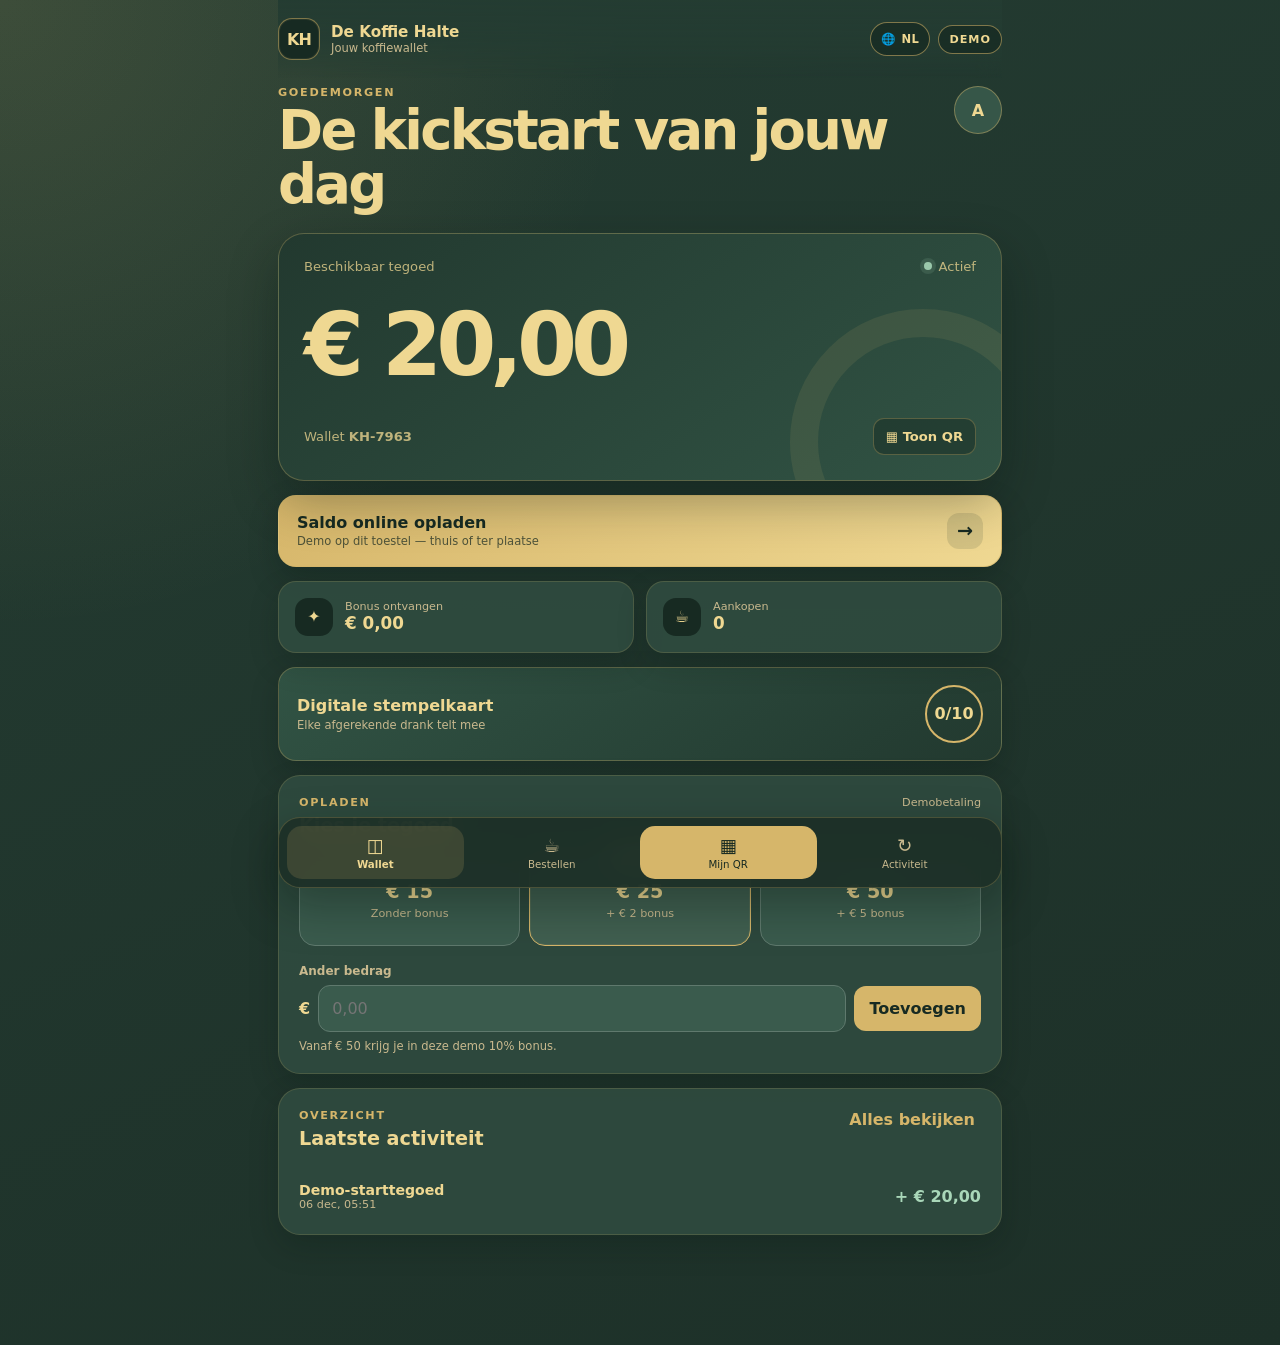
==== kickstart.html @ 5a4da401 "Voeg cachevrije Koffiewallet-pagina toe" ====
<!doctype html>
<html lang="nl">
<head>
  <meta charset="utf-8">
  <meta name="viewport" content="width=device-width,initial-scale=1,viewport-fit=cover">
  <meta http-equiv="Cache-Control" content="no-cache, no-store, must-revalidate">
  <meta http-equiv="Pragma" content="no-cache">
  <meta http-equiv="Expires" content="0">
  <meta name="theme-color" content="#294238">
  <meta name="description" content="Mobiele De Koffie Halte-wallet demo">
  <title>De Koffie Halte Wallet</title>
  <link rel="stylesheet" href="style.css?v=20260626-2">
  <link rel="stylesheet" href="theme.css?v=20260626-2">
  <link rel="stylesheet" href="online-topup.css?v=20260626-2">
  <link rel="stylesheet" href="language.css?v=20260626-2">
  <link rel="stylesheet" href="loyalty.css?v=20260626-2">
</head>
<body>
  <div class="app">
    <header class="topbar">
      <a class="brand" href="#wallet" data-go="wallet"><span class="logo">KH</span><span><b>De Koffie Halte</b><small data-i18n="brandSubtitle">Jouw koffiewallet</small></span></a>
      <div class="topbar-actions">
        <div class="language-switcher">
          <button type="button" class="language-button" id="language-button" aria-haspopup="true" aria-expanded="false"><span aria-hidden="true">🌐</span><span id="language-current">NL</span></button>
          <div class="language-menu" id="language-menu" role="menu">
            <button type="button" data-language="nl" role="menuitemradio">Nederlands</button>
            <button type="button" data-language="fr" role="menuitemradio">Français</button>
            <button type="button" data-language="en" role="menuitemradio">English</button>
            <button type="button" data-language="es" role="menuitemradio">Español</button>
          </div>
        </div>
        <span class="demo" data-i18n="demo">Demo</span>
      </div>
    </header>

    <main>
      <section class="screen active" id="wallet" data-screen="wallet">
        <div class="title-row"><div><p class="eyebrow" data-i18n="greeting">GOEDEMORGEN</p><h1 id="brand-slogan">De kickstart van jouw dag</h1></div><button class="avatar" data-go="qr" data-i18n-aria="openQr" aria-label="Open QR-code">A</button></div>

        <article class="wallet-card">
          <div class="card-top"><span data-i18n="availableBalance">Beschikbaar tegoed</span><span class="status"><i></i> <span data-i18n="active">Actief</span></span></div>
          <p class="balance" id="balance">€ 0,00</p>
          <div class="card-bottom"><span><span data-i18n="wallet">Wallet</span> <b id="wallet-short-id">KH-0000</b></span><button data-go="qr">▦ <span data-i18n="showQr">Toon QR</span></button></div>
        </article>

        <div class="stats">
          <article><span>✦</span><div><small data-i18n="bonusReceived">Bonus ontvangen</small><b id="bonus-total">€ 0,00</b></div></article>
          <article><span>☕</span><div><small data-i18n="purchases">Aankopen</small><b id="purchase-count">0</b></div></article>
        </div>

        <section class="panel">
          <div class="section-head"><div><p class="eyebrow" data-i18n="topup">OPLADEN</p><h2 data-i18n="chooseCredit">Kies je tegoed</h2></div><small data-i18n="demoPayment">Demobetaling</small></div>
          <div class="topups">
            <button data-topup="15" data-bonus="0"><b>€ 15</b><span data-i18n="noBonus">Zonder bonus</span></button>
            <button class="featured" data-topup="25" data-bonus="2"><em data-i18n="popular">Populair</em><b>€ 25</b><span>+ € 2 bonus</span></button>
            <button data-topup="50" data-bonus="5"><b>€ 50</b><span>+ € 5 bonus</span></button>
          </div>
          <form id="custom-topup-form" class="custom-topup">
            <label for="custom-topup" data-i18n="otherAmount">Ander bedrag</label>
            <div><span>€</span><input id="custom-topup" type="number" min="5" max="250" step=".01" placeholder="0,00" required><button data-i18n="add">Toevoegen</button></div>
            <small data-i18n="bonusRule">Vanaf € 50 krijg je in deze demo 10% bonus.</small>
          </form>
        </section>

        <section class="panel compact">
          <div class="section-head"><div><p class="eyebrow" data-i18n="overview">OVERZICHT</p><h2 data-i18n="recentActivity">Laatste activiteit</h2></div><button class="link" data-go="activity" data-i18n="viewAll">Alles bekijken</button></div>
          <ul class="transactions" id="recent-transactions"></ul>
        </section>
      </section>

      <section class="screen" id="order" data-screen="order" hidden>
        <div class="title-row"><div><p class="eyebrow" data-i18n="order">BESTELLEN</p><h1 data-i18n="whatWouldYouLike">Wat mag het zijn?</h1><p data-i18n="chooseFavorites">Kies je favorieten en betaal uit je wallet.</p></div><div class="mini-balance"><small data-i18n="credit">Tegoed</small><b id="order-balance">€ 0,00</b></div></div>
        <div class="tabs"><button class="active" data-category="all" data-i18n="all">Alles</button><button data-category="coffee" data-i18n="coffee">Koffie</button><button data-category="other" data-i18n="other">Anders</button><button data-category="food" data-i18n="food">Iets erbij</button></div>
        <div class="products" id="product-grid"></div>
        <aside class="cart">
          <div class="section-head"><div><p class="eyebrow" data-i18n="yourOrder">JOUW BESTELLING</p><h2 data-i18n="cart">Winkelmandje</h2></div><button class="link" id="clear-cart" data-i18n="clear">Leegmaken</button></div>
          <div id="cart-items"></div>
          <div class="cart-total"><span data-i18n="total">Totaal</span><b id="cart-total">€ 0,00</b></div>
          <button class="pay" id="pay-cart" disabled data-i18n="payWallet">Betaal uit wallet</button>
          <p id="cart-note" data-i18n="addProductFirst">Voeg eerst een product toe.</p>
        </aside>
      </section>

      <section class="screen" id="qr" data-screen="qr" hidden>
        <div class="title-row"><div><p class="eyebrow" data-i18n="myWallet">MIJN WALLET</p><h1 data-i18n="scanQr">Laat je QR-code scannen</h1><p data-i18n="qrExplanation">De kassa herkent hiermee je demo-wallet.</p></div></div>
        <article class="qr-card">
          <div class="qr-brand"><span class="logo">KH</span><div><b>De Koffie Halte</b><small data-i18n="personalWalletCode">Persoonlijke walletcode</small></div></div>
          <img id="qr-code" alt="Persoonlijke QR-code" width="220" height="220">
          <b class="wallet-id" id="wallet-id">DKH-DEMO-0000</b>
          <p data-i18n="noRealPayment">Deze demo verwerkt geen echte betaling.</p>
        </article>
        <div class="qr-balance"><span data-i18n="availableAfterScan">Beschikbaar na scan</span><b id="qr-balance">€ 0,00</b></div>
        <button class="outline" id="copy-wallet-id" data-i18n="copyWallet">Kopieer walletnummer</button>
      </section>

      <section class="screen" id="activity" data-screen="activity" hidden>
        <div class="title-row"><div><p class="eyebrow" data-i18n="history">GESCHIEDENIS</p><h1 data-i18n="allTransactions">Alle transacties</h1><p data-i18n="storedBrowser">Alleen opgeslagen in deze browser.</p></div><button class="danger" id="reset-demo" data-i18n="resetDemo">Reset demo</button></div>
        <section class="panel compact"><ul class="transactions" id="transaction-list"></ul></section>
      </section>
    </main>

    <nav class="bottom-nav" aria-label="Hoofdnavigatie">
      <button class="active" data-go="wallet"><span>◫</span><small data-i18n="navWallet">Wallet</small></button>
      <button data-go="order"><span>☕</span><small data-i18n="navOrder">Bestellen</small></button>
      <button class="qr-nav" data-go="qr"><span>▦</span><small data-i18n="navQr">Mijn QR</small></button>
      <button data-go="activity"><span>↻</span><small data-i18n="navActivity">Activiteit</small></button>
    </nav>
    <div class="toast" id="toast" role="status" aria-live="polite"></div>
  </div>
  <script src="i18n.js?v=20260626-2"></script>
  <script src="language-menu.js?v=20260626-2"></script>
  <script src="slogan.js?v=20260626-2"></script>
  <script src="app.js?v=20260626-2"></script>
  <script src="online-topup.js?v=20260626-2"></script>
  <script src="loyalty.js?v=20260626-2"></script>
  <script>
    (() => {
      const slogans = {nl:'De kickstart van jouw dag',fr:'Le coup d’envoi de votre journée',en:'The kickstart to your day',es:'El impulso para empezar tu día'};
      const set = () => {
        const heading = document.getElementById('brand-slogan');
        const lang = window.KH_I18N?.getLanguage?.() || 'nl';
        if (heading) heading.textContent = slogans[lang] || slogans.nl;
      };
      set();
      document.addEventListener('kh-language-change', set);
      new MutationObserver(set).observe(document.body,{subtree:true,childList:true,characterData:true});
    })();
  </script>
</body>
</html>
---- style.css ----
:root{--ink:#251a15;--muted:#766c66;--paper:#f4eee7;--panel:#fffdfa;--coffee:#6f3f24;--dark:#25150f;--orange:#d88734;--line:#e5d9ce;--green:#2f7b59;--red:#aa4038;--shadow:0 18px 45px rgba(65,38,24,.12)}*{box-sizing:border-box}html{scroll-behavior:smooth}body{margin:0;min-height:100vh;font-family:Inter,ui-sans-serif,system-ui,-apple-system,BlinkMacSystemFont,"Segoe UI",sans-serif;color:var(--ink);background:radial-gradient(circle at top left,rgba(216,135,52,.2),transparent 35%),linear-gradient(150deg,#faf6f1,#eee2d5)}button,input{font:inherit}button{cursor:pointer}.app{width:min(760px,100%);min-height:100vh;margin:auto;padding:0 18px 110px}.topbar{position:sticky;top:0;z-index:20;display:flex;align-items:center;justify-content:space-between;padding:18px 0;background:linear-gradient(to bottom,rgba(250,246,241,.96),rgba(250,246,241,.8),transparent);backdrop-filter:blur(10px)}.brand{display:flex;align-items:center;gap:11px;color:inherit;text-decoration:none}.brand span:last-child,.qr-brand div{display:grid}.brand b,.qr-brand b{font-size:.95rem}.brand small,.qr-brand small{color:var(--muted);font-size:.72rem}.logo{display:grid;width:42px;height:42px;place-items:center;border-radius:14px;background:var(--dark);color:#fff;font-weight:900;letter-spacing:-.06em}.demo{padding:7px 10px;border:1px solid #d7c7ba;border-radius:999px;background:rgba(255,255,255,.7);font-size:.7rem;font-weight:800;text-transform:uppercase;letter-spacing:.09em}.screen{animation:fade .2s ease}.screen[hidden]{display:none}.title-row{display:flex;align-items:flex-start;justify-content:space-between;gap:18px;margin:8px 0 20px}.eyebrow{margin:0 0 5px;color:var(--coffee);font-size:.7rem;font-weight:900;letter-spacing:.15em}.title-row h1,.section-head h2{margin:0}.title-row h1{font-size:clamp(2rem,8vw,3.4rem);line-height:1;letter-spacing:-.05em}.title-row p:last-child{margin:8px 0 0;color:var(--muted);line-height:1.45}.avatar{display:grid;flex:0 0 auto;width:48px;height:48px;place-items:center;border:0;border-radius:50%;background:#ead6c3;color:var(--coffee);font-weight:900}.wallet-card{position:relative;overflow:hidden;padding:25px;border-radius:26px;background:linear-gradient(135deg,var(--dark),var(--coffee));color:#fff;box-shadow:var(--shadow)}.wallet-card:after{content:"";position:absolute;right:-55px;bottom:-95px;width:210px;height:210px;border:28px solid rgba(255,255,255,.08);border-radius:50%}.card-top,.card-bottom{position:relative;z-index:1;display:flex;align-items:center;justify-content:space-between;gap:15px}.card-top{color:rgba(255,255,255,.72);font-size:.82rem}.status{display:flex;align-items:center;gap:7px}.status i{width:8px;height:8px;border-radius:50%;background:#88e0b8;box-shadow:0 0 0 4px rgba(136,224,184,.13)}.balance{position:relative;z-index:1;margin:21px 0 23px;font-size:clamp(3rem,13vw,5.4rem);font-weight:900;letter-spacing:-.07em}.card-bottom{font-size:.82rem;color:rgba(255,255,255,.74)}.card-bottom button{border:0;border-radius:11px;padding:10px 12px;background:rgba(255,255,255,.14);color:#fff;font-weight:800}.stats{display:grid;grid-template-columns:1fr 1fr;gap:12px;margin:14px 0}.stats article{display:flex;align-items:center;gap:12px;padding:16px;border:1px solid rgba(111,63,36,.08);border-radius:18px;background:rgba(255,253,250,.88);box-shadow:0 10px 24px rgba(65,38,24,.06)}.stats article>span{display:grid;width:38px;height:38px;place-items:center;border-radius:13px;background:#f0dfce}.stats article div{display:grid}.stats small{color:var(--muted);font-size:.7rem}.stats b{font-size:1.05rem}.panel,.cart{margin-top:14px;padding:20px;border:1px solid rgba(111,63,36,.09);border-radius:22px;background:rgba(255,253,250,.92);box-shadow:0 12px 30px rgba(65,38,24,.07)}.compact{padding-bottom:8px}.section-head{display:flex;align-items:flex-start;justify-content:space-between;gap:15px;margin-bottom:17px}.section-head h2{font-size:1.2rem}.section-head>small{color:var(--muted);font-size:.7rem}.topups{display:grid;grid-template-columns:repeat(3,1fr);gap:9px}.topups button{position:relative;display:grid;gap:4px;min-height:92px;place-content:center;border:1px solid var(--line);border-radius:16px;background:#fff;color:var(--ink)}.topups button b{font-size:1.2rem}.topups button span{color:var(--muted);font-size:.7rem}.topups button.featured{border-color:var(--orange);background:#fff7ee}.topups em{position:absolute;top:-9px;left:50%;transform:translateX(-50%);padding:4px 8px;border-radius:999px;background:var(--orange);color:#fff;font-size:.62rem;font-style:normal;font-weight:900}.custom-topup{display:grid;gap:7px;margin-top:18px}.custom-topup label{color:var(--muted);font-size:.75rem;font-weight:800}.custom-topup>div{display:grid;grid-template-columns:auto 1fr auto;align-items:center;gap:8px}.custom-topup>div>span{font-weight:900}.custom-topup input{min-width:0;width:100%;padding:13px;border:1px solid var(--line);border-radius:12px;background:#fff;outline:none}.custom-topup input:focus{border-color:var(--orange);box-shadow:0 0 0 4px rgba(216,135,52,.12)}.custom-topup button,.pay,.outline{border:0;border-radius:12px;padding:13px 15px;background:var(--coffee);color:#fff;font-weight:850}.custom-topup>small,.cart>p{color:var(--muted);font-size:.72rem}.link,.danger{border:0;background:transparent;font-weight:800}.link{color:var(--coffee)}.danger{color:var(--red)}.transactions{margin:0;padding:0;list-style:none}.transaction{display:flex;align-items:center;justify-content:space-between;gap:15px;padding:15px 0;border-bottom:1px solid var(--line)}.transaction:last-child{border-bottom:0}.transaction-copy{min-width:0;display:grid}.transaction-copy b{overflow:hidden;text-overflow:ellipsis;white-space:nowrap;font-size:.88rem}.transaction-copy small{color:var(--muted);font-size:.7rem}.transaction-amount{flex:0 0 auto;font-weight:900}.positive{color:var(--green)}.negative{color:var(--red)}.empty{padding:16px 0;color:var(--muted);text-align:center;font-size:.82rem}.mini-balance{display:grid;flex:0 0 auto;padding:10px 12px;border-radius:14px;background:var(--dark);color:#fff}.mini-balance small{font-size:.65rem;color:rgba(255,255,255,.65)}.tabs{display:flex;gap:8px;overflow:auto;padding-bottom:4px}.tabs button{flex:0 0 auto;border:1px solid var(--line);border-radius:999px;padding:9px 13px;background:#fff;color:var(--muted);font-weight:800}.tabs button.active{border-color:var(--coffee);background:var(--coffee);color:#fff}.products{display:grid;grid-template-columns:repeat(2,1fr);gap:12px;margin-top:16px}.product{display:grid;gap:10px;padding:16px;border:1px solid rgba(111,63,36,.08);border-radius:19px;background:#fff;box-shadow:0 9px 22px rgba(65,38,24,.06)}.product-icon{display:grid;width:45px;height:45px;place-items:center;border-radius:15px;background:#f1e2d3;font-size:1.35rem}.product h3{margin:0;font-size:1rem}.product p{margin:0;color:var(--muted);font-size:.72rem;line-height:1.35}.product-bottom{display:flex;align-items:center;justify-content:space-between;gap:8px}.product-bottom b{font-size:.95rem}.product-bottom button{display:grid;width:34px;height:34px;place-items:center;border:0;border-radius:11px;background:var(--dark);color:#fff;font-size:1.2rem}.cart{margin-bottom:10px}.cart-item{display:flex;align-items:center;justify-content:space-between;gap:12px;padding:11px 0;border-bottom:1px solid var(--line)}.cart-item>div:first-child{display:grid}.cart-item small{color:var(--muted)}.qty{display:flex;align-items:center;gap:8px}.qty button{display:grid;width:28px;height:28px;place-items:center;border:1px solid var(--line);border-radius:9px;background:#fff}.cart-total{display:flex;justify-content:space-between;padding:16px 0;font-size:1.05rem}.pay{width:100%;background:var(--dark)}.pay:disabled{cursor:not-allowed;opacity:.38}.qr-card{display:grid;justify-items:center;padding:25px;border-radius:26px;background:#fff;box-shadow:var(--shadow);text-align:center}.qr-brand{justify-self:stretch;display:flex;align-items:center;gap:10px;text-align:left}.qr-card img{margin:25px 0 17px;padding:10px;border:1px solid var(--line);border-radius:18px;background:#fff;image-rendering:pixelated}.wallet-id{letter-spacing:.09em}.qr-card p{max-width:330px;margin:9px 0 0;color:var(--muted);font-size:.78rem}.qr-balance{display:flex;align-items:center;justify-content:space-between;margin:14px 0;padding:18px;border-radius:18px;background:var(--dark);color:#fff}.outline{width:100%;border:1px solid var(--coffee);background:transparent;color:var(--coffee)}.bottom-nav{position:fixed;z-index:30;left:50%;bottom:12px;display:grid;grid-template-columns:repeat(4,1fr);width:min(724px,calc(100% - 24px));transform:translateX(-50%);padding:8px;border:1px solid rgba(111,63,36,.11);border-radius:22px;background:rgba(255,253,250,.94);box-shadow:0 15px 40px rgba(44,25,15,.18);backdrop-filter:blur(14px)}.bottom-nav button{display:grid;gap:2px;place-items:center;border:0;border-radius:15px;padding:9px 4px;background:transparent;color:var(--muted)}.bottom-nav button span{font-size:1.15rem}.bottom-nav button small{font-size:.64rem}.bottom-nav button.active{background:#efe1d4;color:var(--coffee);font-weight:900}.bottom-nav .qr-nav{background:var(--dark);color:#fff}.toast{position:fixed;z-index:50;left:50%;bottom:102px;max-width:calc(100% - 36px);transform:translate(-50%,20px);padding:12px 16px;border-radius:13px;background:var(--dark);color:#fff;box-shadow:var(--shadow);opacity:0;pointer-events:none;transition:.2s}.toast.show{transform:translate(-50%,0);opacity:1}@keyframes fade{from{opacity:0;transform:translateY(5px)}to{opacity:1;transform:none}}@media(max-width:520px){.app{padding-left:12px;padding-right:12px}.topups{grid-template-columns:1fr}.topups button{min-height:72px}.products{grid-template-columns:1fr}.title-row{align-items:flex-start}.title-row h1{font-size:2.35rem}.wallet-card,.panel,.cart{padding:18px}.stats article{padding:13px}.custom-topup>div{grid-template-columns:auto 1fr}.custom-topup button{grid-column:1/-1}.mini-balance{display:none}}
---- theme.css ----
:root{
  --mat-green:#294238;
  --mat-green-deep:#172a22;
  --mat-green-soft:#365648;
  --mat-green-light:#45695a;
  --gold:#d6b66a;
  --gold-light:#efd892;
  --cream:#f3ead4;
  --muted-gold:#c9b98e;
  --green-line:#5f796d;
}

body{
  color:var(--cream);
  background:
    radial-gradient(circle at top left,rgba(214,182,106,.14),transparent 34%),
    linear-gradient(155deg,#243c32 0%,#1d3028 100%);
}

.topbar{
  background:linear-gradient(to bottom,rgba(36,60,50,.97),rgba(36,60,50,.86),transparent);
}

.brand,
.brand b,
.title-row h1,
.section-head h2,
.balance,
.stats b,
.product h3,
.product-bottom b,
.cart-total b,
.wallet-id,
.qr-balance b,
.mini-balance b,
.transaction-copy b{
  color:var(--gold-light);
}

.brand small,
.qr-brand small,
.title-row p:last-child,
.stats small,
.section-head>small,
.custom-topup label,
.custom-topup>small,
.cart>p,
.transaction-copy small,
.product p,
.cart-item small,
.qr-card p,
.empty{
  color:var(--muted-gold);
}

.logo{
  border:1px solid rgba(214,182,106,.55);
  background:var(--mat-green-deep);
  color:var(--gold-light);
  box-shadow:inset 0 0 0 1px rgba(239,216,146,.08);
}

.demo{
  border-color:rgba(214,182,106,.55);
  background:rgba(23,42,34,.72);
  color:var(--gold-light);
}

.eyebrow,
.link,
.outline{
  color:var(--gold);
}

.avatar{
  border:1px solid rgba(214,182,106,.45);
  background:var(--mat-green-soft);
  color:var(--gold-light);
}

.wallet-card{
  background:linear-gradient(145deg,#22392f 0%,#315344 100%);
  border:1px solid rgba(214,182,106,.3);
  box-shadow:0 20px 50px rgba(6,19,14,.32);
}

.wallet-card:after{
  border-color:rgba(214,182,106,.10);
}

.card-top,
.card-bottom{
  color:rgba(239,216,146,.76);
}

.card-bottom button{
  border:1px solid rgba(214,182,106,.3);
  background:rgba(23,42,34,.46);
  color:var(--gold-light);
}

.status i{
  background:#9bc8ab;
  box-shadow:0 0 0 4px rgba(155,200,171,.14);
}

.stats article,
.panel,
.cart,
.product,
.qr-card{
  border-color:rgba(214,182,106,.18);
  background:rgba(47,75,63,.93);
  box-shadow:0 12px 30px rgba(7,20,15,.20);
}

.stats article>span,
.product-icon{
  background:var(--mat-green-deep);
  color:var(--gold-light);
}

.topups button,
.custom-topup input,
.tabs button,
.qty button{
  border-color:var(--green-line);
  background:#3a5b4d;
  color:var(--cream);
}

.topups button b,
.custom-topup>div>span,
.cart-item b,
.qty b{
  color:var(--gold-light);
}

.topups button span{
  color:var(--muted-gold);
}

.topups button.featured{
  border-color:var(--gold);
  background:#405f50;
  box-shadow:inset 0 0 0 1px rgba(214,182,106,.12);
}

.topups em{
  background:var(--gold);
  color:var(--mat-green-deep);
}

.custom-topup input:focus{
  border-color:var(--gold);
  box-shadow:0 0 0 4px rgba(214,182,106,.12);
}

.custom-topup button,
.pay{
  background:var(--gold);
  color:var(--mat-green-deep);
}

.outline{
  border-color:var(--gold);
  background:transparent;
}

.transaction,
.cart-item{
  border-bottom-color:rgba(214,182,106,.18);
}

.positive{
  color:#a9d7b9;
}

.negative,
.danger{
  color:#efa397;
}

.mini-balance,
.qr-balance,
.toast{
  border:1px solid rgba(214,182,106,.24);
  background:var(--mat-green-deep);
  color:var(--cream);
}

.tabs button{
  color:var(--muted-gold);
}

.tabs button.active{
  border-color:var(--gold);
  background:var(--gold);
  color:var(--mat-green-deep);
}

.product-bottom button{
  background:var(--gold);
  color:var(--mat-green-deep);
}

.qr-card img{
  border-color:rgba(214,182,106,.45);
  background:#fff;
}

.bottom-nav{
  border-color:rgba(214,182,106,.24);
  background:rgba(29,48,40,.95);
  box-shadow:0 18px 45px rgba(5,17,12,.34);
}

.bottom-nav button{
  color:var(--muted-gold);
}

.bottom-nav button.active{
  background:rgba(214,182,106,.16);
  color:var(--gold-light);
}

.bottom-nav .qr-nav{
  background:var(--gold);
  color:var(--mat-green-deep);
}

.pay:disabled{
  background:#73877c;
  color:#d7d0bd;
}
---- online-topup.css ----
.online-topup-cta{
  display:flex;
  align-items:center;
  justify-content:space-between;
  gap:16px;
  width:100%;
  margin:14px 0 0;
  padding:17px 18px;
  border:1px solid rgba(214,182,106,.55);
  border-radius:18px;
  background:linear-gradient(135deg,var(--gold),var(--gold-light));
  color:var(--mat-green-deep);
  box-shadow:0 12px 30px rgba(5,17,12,.24);
  text-align:left;
}

.online-topup-cta span:first-child{
  display:grid;
  gap:2px;
}

.online-topup-cta strong{
  font-size:1rem;
}

.online-topup-cta small{
  color:rgba(23,42,34,.72);
  font-size:.72rem;
}

.online-topup-cta .cta-arrow{
  display:grid;
  flex:0 0 auto;
  width:36px;
  height:36px;
  place-items:center;
  border-radius:12px;
  background:rgba(23,42,34,.12);
  font-size:1.2rem;
  font-weight:900;
}

.online-topup-overlay{
  position:fixed;
  z-index:100;
  inset:0;
  display:grid;
  align-items:end;
  padding:18px;
  background:rgba(5,15,11,.72);
  backdrop-filter:blur(8px);
  opacity:0;
  visibility:hidden;
  transition:.2s ease;
}

.online-topup-overlay.open{
  opacity:1;
  visibility:visible;
}

.online-topup-dialog{
  width:min(560px,100%);
  max-height:calc(100vh - 36px);
  margin:0 auto;
  overflow:auto;
  padding:22px;
  border:1px solid rgba(214,182,106,.35);
  border-radius:26px;
  background:var(--mat-green);
  box-shadow:0 24px 70px rgba(0,0,0,.42);
  transform:translateY(24px);
  transition:.2s ease;
}

.online-topup-overlay.open .online-topup-dialog{
  transform:none;
}

.online-topup-head{
  display:flex;
  align-items:flex-start;
  justify-content:space-between;
  gap:16px;
  margin-bottom:18px;
}

.online-topup-head h2{
  margin:3px 0 7px;
  color:var(--gold-light);
  font-size:1.55rem;
}

.online-topup-head p{
  margin:0;
  color:var(--muted-gold);
  font-size:.82rem;
  line-height:1.45;
}

.online-topup-close{
  display:grid;
  flex:0 0 auto;
  width:38px;
  height:38px;
  place-items:center;
  border:1px solid var(--green-line);
  border-radius:12px;
  background:var(--mat-green-soft);
  color:var(--gold-light);
  font-size:1.2rem;
}

.online-amounts{
  display:grid;
  grid-template-columns:repeat(3,1fr);
  gap:9px;
}

.online-amount{
  display:grid;
  gap:4px;
  min-height:76px;
  place-content:center;
  border:1px solid var(--green-line);
  border-radius:15px;
  background:var(--mat-green-soft);
  color:var(--cream);
}

.online-amount strong{
  color:var(--gold-light);
  font-size:1.15rem;
}

.online-amount small{
  color:var(--muted-gold);
  font-size:.65rem;
}

.online-amount.selected{
  border-color:var(--gold);
  background:var(--mat-green-light);
  box-shadow:inset 0 0 0 1px rgba(214,182,106,.18);
}

.online-custom{
  display:grid;
  gap:7px;
  margin:15px 0 19px;
}

.online-custom label,
.payment-title{
  color:var(--muted-gold);
  font-size:.72rem;
  font-weight:800;
}

.online-custom div{
  display:grid;
  grid-template-columns:auto 1fr;
  align-items:center;
  gap:9px;
}

.online-custom span{
  color:var(--gold-light);
  font-weight:900;
}

.online-custom input{
  width:100%;
  min-width:0;
  padding:13px;
  border:1px solid var(--green-line);
  border-radius:12px;
  outline:none;
  background:var(--mat-green-soft);
  color:var(--cream);
}

.online-custom input:focus{
  border-color:var(--gold);
  box-shadow:0 0 0 4px rgba(214,182,106,.12);
}

.payment-methods{
  display:grid;
  gap:8px;
  margin:8px 0 18px;
}

.payment-method{
  display:flex;
  align-items:center;
  justify-content:space-between;
  gap:12px;
  padding:13px 14px;
  border:1px solid var(--green-line);
  border-radius:13px;
  background:var(--mat-green-soft);
  color:var(--cream);
  text-align:left;
}

.payment-method span{
  display:grid;
  gap:2px;
}

.payment-method small{
  color:var(--muted-gold);
  font-size:.66rem;
}

.payment-method.selected{
  border-color:var(--gold);
  color:var(--gold-light);
}

.payment-method.selected:after{
  content:"✓";
  color:var(--gold);
  font-weight:900;
}

.online-summary{
  display:flex;
  align-items:center;
  justify-content:space-between;
  gap:14px;
  padding:15px;
  border-radius:14px;
  background:var(--mat-green-deep);
}

.online-summary span{
  color:var(--muted-gold);
  font-size:.78rem;
}

.online-summary strong{
  color:var(--gold-light);
  font-size:1.2rem;
}

.online-pay-button{
  width:100%;
  margin-top:12px;
  padding:15px;
  border:0;
  border-radius:13px;
  background:var(--gold);
  color:var(--mat-green-deep);
  font-weight:900;
}

.online-pay-button:disabled{
  cursor:wait;
  opacity:.65;
}

.online-disclaimer{
  margin:10px 0 0;
  color:var(--muted-gold);
  font-size:.68rem;
  line-height:1.45;
  text-align:center;
}

@media(min-width:620px){
  .online-topup-overlay{align-items:center}
}

@media(max-width:420px){
  .online-amounts{grid-template-columns:1fr}
  .online-amount{min-height:62px}
}
---- language.css ----
.topbar-actions{
  display:flex;
  align-items:center;
  gap:8px;
}

.language-switcher{
  position:relative;
}

.language-button{
  display:flex;
  align-items:center;
  gap:6px;
  min-height:34px;
  padding:7px 10px;
  border:1px solid rgba(214,182,106,.55);
  border-radius:999px;
  background:rgba(23,42,34,.72);
  color:var(--gold-light);
  font-size:.72rem;
  font-weight:900;
  letter-spacing:.04em;
}

.language-menu{
  position:absolute;
  z-index:60;
  top:calc(100% + 8px);
  right:0;
  display:grid;
  gap:5px;
  min-width:160px;
  padding:8px;
  border:1px solid rgba(214,182,106,.3);
  border-radius:16px;
  background:rgba(29,48,40,.98);
  box-shadow:0 16px 40px rgba(5,17,12,.36);
  opacity:0;
  visibility:hidden;
  transform:translateY(-5px);
  transition:.16s ease;
}

.language-menu.open{
  opacity:1;
  visibility:visible;
  transform:none;
}

.language-menu button{
  display:flex;
  align-items:center;
  justify-content:space-between;
  gap:12px;
  width:100%;
  padding:10px 11px;
  border:0;
  border-radius:11px;
  background:transparent;
  color:var(--cream);
  text-align:left;
  font-size:.78rem;
}

.language-menu button:hover,
.language-menu button.selected{
  background:rgba(214,182,106,.14);
  color:var(--gold-light);
}

.language-menu button.selected::after{
  content:"✓";
  color:var(--gold);
  font-weight:900;
}

@media(max-width:430px){
  .brand small{display:none}
  .topbar-actions{gap:5px}
  .language-button{padding:7px 9px}
  .demo{padding:7px 8px}
}
---- loyalty.css ----
.loyalty-cta{
  display:flex;
  align-items:center;
  justify-content:space-between;
  gap:14px;
  width:100%;
  margin:14px 0 0;
  padding:17px 18px;
  border:1px solid rgba(214,182,106,.3);
  border-radius:18px;
  background:linear-gradient(145deg,#315344,#22392f);
  color:var(--cream);
  box-shadow:0 12px 28px rgba(5,17,12,.22);
  text-align:left;
}

.loyalty-cta-copy{
  display:grid;
  gap:3px;
}

.loyalty-cta strong{
  color:var(--gold-light);
  font-size:1rem;
}

.loyalty-cta small{
  color:var(--muted-gold);
  font-size:.72rem;
}

.loyalty-progress-mini{
  display:grid;
  flex:0 0 auto;
  min-width:58px;
  height:58px;
  place-items:center;
  border:2px solid var(--gold);
  border-radius:50%;
  color:var(--gold-light);
  font-weight:900;
}

.loyalty-overlay{
  position:fixed;
  z-index:110;
  inset:0;
  display:grid;
  align-items:end;
  padding:18px;
  background:rgba(5,15,11,.74);
  backdrop-filter:blur(8px);
  opacity:0;
  visibility:hidden;
  transition:.2s ease;
}

.loyalty-overlay.open{
  opacity:1;
  visibility:visible;
}

.loyalty-dialog{
  width:min(560px,100%);
  max-height:calc(100vh - 36px);
  margin:0 auto;
  overflow:auto;
  padding:22px;
  border:1px solid rgba(214,182,106,.35);
  border-radius:26px;
  background:var(--mat-green);
  box-shadow:0 24px 70px rgba(0,0,0,.42);
  transform:translateY(24px);
  transition:.2s ease;
}

.loyalty-overlay.open .loyalty-dialog{
  transform:none;
}

.loyalty-head{
  display:flex;
  align-items:flex-start;
  justify-content:space-between;
  gap:16px;
  margin-bottom:18px;
}

.loyalty-head h2{
  margin:3px 0 7px;
  color:var(--gold-light);
  font-size:1.55rem;
}

.loyalty-head p{
  margin:0;
  color:var(--muted-gold);
  font-size:.82rem;
  line-height:1.45;
}

.loyalty-close{
  display:grid;
  flex:0 0 auto;
  width:38px;
  height:38px;
  place-items:center;
  border:1px solid var(--green-line);
  border-radius:12px;
  background:var(--mat-green-soft);
  color:var(--gold-light);
  font-size:1.2rem;
}

.stamp-card{
  padding:18px;
  border:1px solid rgba(214,182,106,.24);
  border-radius:22px;
  background:var(--mat-green-deep);
}

.stamp-card-top{
  display:flex;
  align-items:center;
  justify-content:space-between;
  gap:12px;
  margin-bottom:16px;
}

.stamp-card-top span{
  color:var(--muted-gold);
  font-size:.76rem;
}

.stamp-card-top strong{
  color:var(--gold-light);
  font-size:1rem;
}

.stamp-grid{
  display:grid;
  grid-template-columns:repeat(5,1fr);
  gap:10px;
}

.stamp-slot{
  display:grid;
  aspect-ratio:1;
  place-items:center;
  border:1px dashed rgba(214,182,106,.45);
  border-radius:50%;
  background:rgba(54,86,72,.45);
  color:rgba(239,216,146,.38);
  font-size:1.2rem;
}

.stamp-slot.filled{
  border-style:solid;
  border-color:var(--gold);
  background:var(--gold);
  color:var(--mat-green-deep);
  box-shadow:0 6px 14px rgba(214,182,106,.18);
}

.loyalty-status{
  display:grid;
  gap:12px;
  margin-top:16px;
}

.loyalty-status-card{
  display:flex;
  align-items:center;
  justify-content:space-between;
  gap:14px;
  padding:15px;
  border:1px solid rgba(214,182,106,.2);
  border-radius:15px;
  background:var(--mat-green-soft);
}

.loyalty-status-card span{
  color:var(--muted-gold);
  font-size:.76rem;
}

.loyalty-status-card strong{
  color:var(--gold-light);
  font-size:1.15rem;
}

.loyalty-actions{
  display:grid;
  grid-template-columns:1fr 1fr;
  gap:10px;
  margin-top:16px;
}

.loyalty-actions button{
  min-height:46px;
  border-radius:12px;
  font-weight:900;
}

.loyalty-demo-stamp{
  border:1px solid var(--gold);
  background:transparent;
  color:var(--gold-light);
}

.loyalty-redeem{
  border:0;
  background:var(--gold);
  color:var(--mat-green-deep);
}

.loyalty-redeem:disabled{
  cursor:not-allowed;
  opacity:.45;
}

.loyalty-note{
  margin:12px 0 0;
  color:var(--muted-gold);
  font-size:.68rem;
  line-height:1.45;
  text-align:center;
}

@media(min-width:620px){
  .loyalty-overlay{align-items:center}
}

@media(max-width:430px){
  .loyalty-actions{grid-template-columns:1fr}
  .stamp-grid{gap:8px}
}
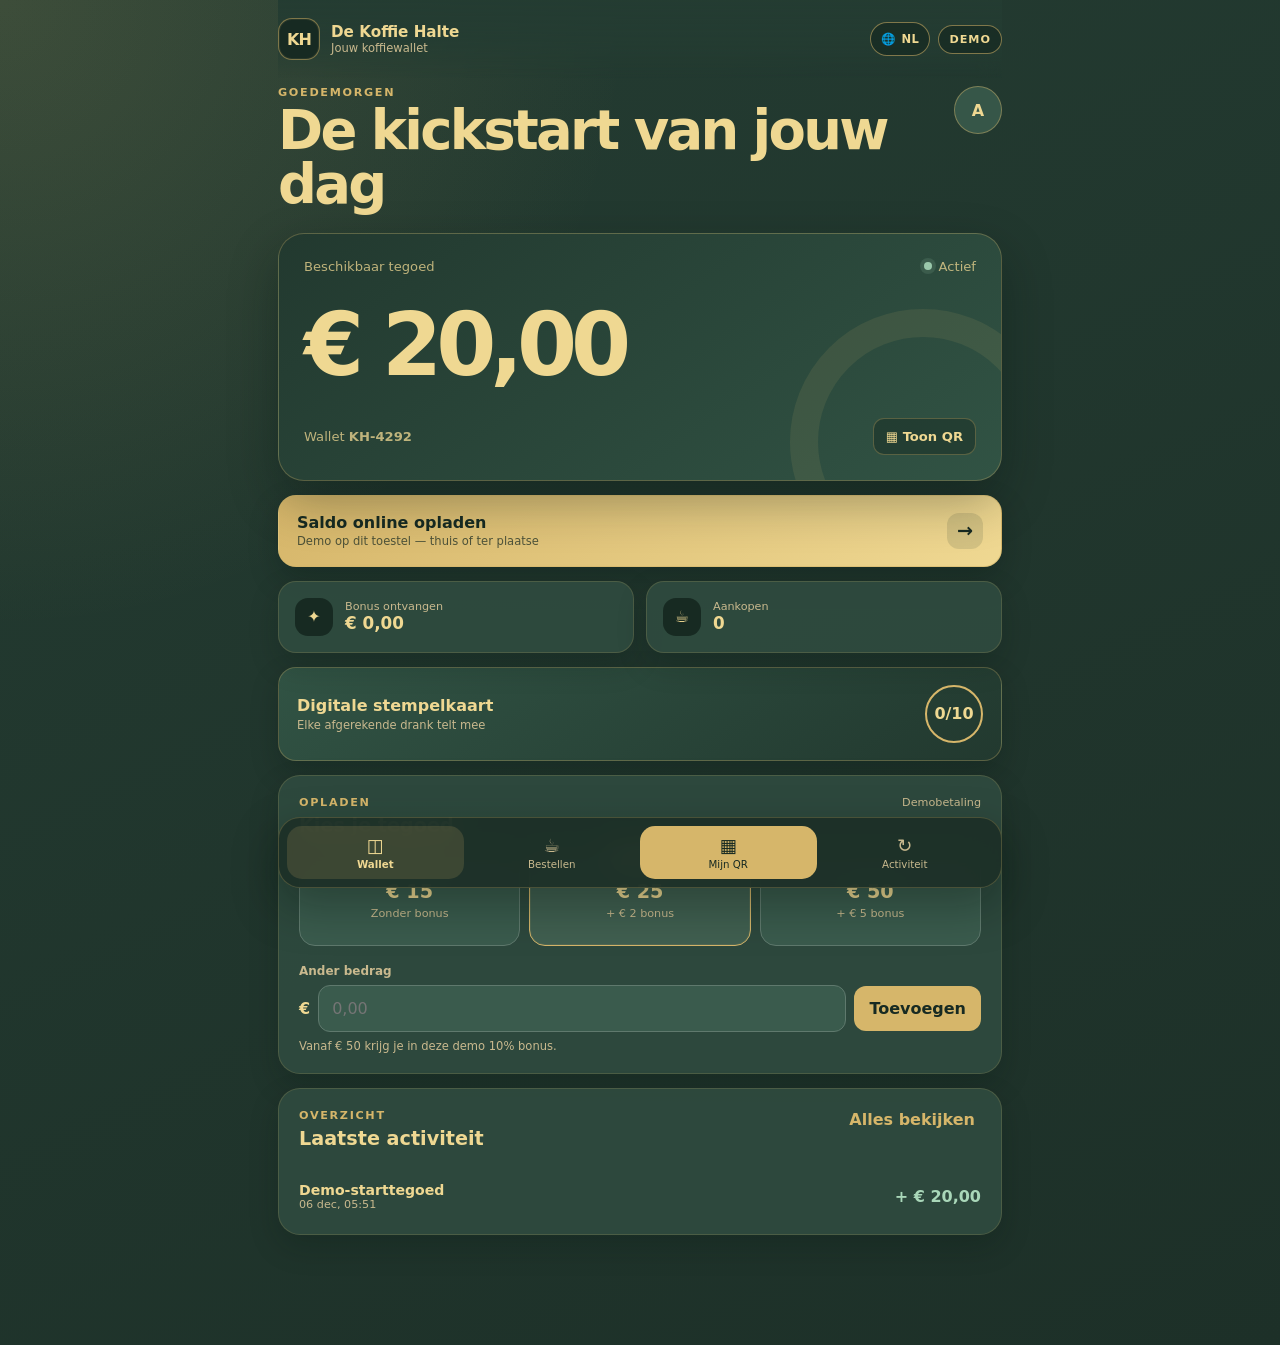
==== commit fd720ce8: "Herstel kickstartpagina en digitale spaarkaart" ====
--- a/kickstart.html
+++ b/kickstart.html
@@ -9,11 +9,11 @@
   <meta name="theme-color" content="#294238">
   <meta name="description" content="Mobiele De Koffie Halte-wallet demo">
   <title>De Koffie Halte Wallet</title>
-  <link rel="stylesheet" href="style.css?v=20260626-2">
-  <link rel="stylesheet" href="theme.css?v=20260626-2">
-  <link rel="stylesheet" href="online-topup.css?v=20260626-2">
-  <link rel="stylesheet" href="language.css?v=20260626-2">
-  <link rel="stylesheet" href="loyalty.css?v=20260626-2">
+  <link rel="stylesheet" href="style.css?v=20260626-3">
+  <link rel="stylesheet" href="theme.css?v=20260626-3">
+  <link rel="stylesheet" href="online-topup.css?v=20260626-3">
+  <link rel="stylesheet" href="language.css?v=20260626-3">
+  <link rel="stylesheet" href="loyalty.css?v=20260626-3">
 </head>
 <body>
   <div class="app">
@@ -107,24 +107,11 @@
     </nav>
     <div class="toast" id="toast" role="status" aria-live="polite"></div>
   </div>
-  <script src="i18n.js?v=20260626-2"></script>
-  <script src="language-menu.js?v=20260626-2"></script>
-  <script src="slogan.js?v=20260626-2"></script>
-  <script src="app.js?v=20260626-2"></script>
-  <script src="online-topup.js?v=20260626-2"></script>
-  <script src="loyalty.js?v=20260626-2"></script>
-  <script>
-    (() => {
-      const slogans = {nl:'De kickstart van jouw dag',fr:'Le coup d’envoi de votre journée',en:'The kickstart to your day',es:'El impulso para empezar tu día'};
-      const set = () => {
-        const heading = document.getElementById('brand-slogan');
-        const lang = window.KH_I18N?.getLanguage?.() || 'nl';
-        if (heading) heading.textContent = slogans[lang] || slogans.nl;
-      };
-      set();
-      document.addEventListener('kh-language-change', set);
-      new MutationObserver(set).observe(document.body,{subtree:true,childList:true,characterData:true});
-    })();
-  </script>
+  <script src="i18n.js?v=20260626-3"></script>
+  <script src="language-menu.js?v=20260626-3"></script>
+  <script src="slogan.js?v=20260626-3"></script>
+  <script src="app.js?v=20260626-3"></script>
+  <script src="online-topup.js?v=20260626-3"></script>
+  <script src="loyalty.js?v=20260626-3"></script>
 </body>
 </html>
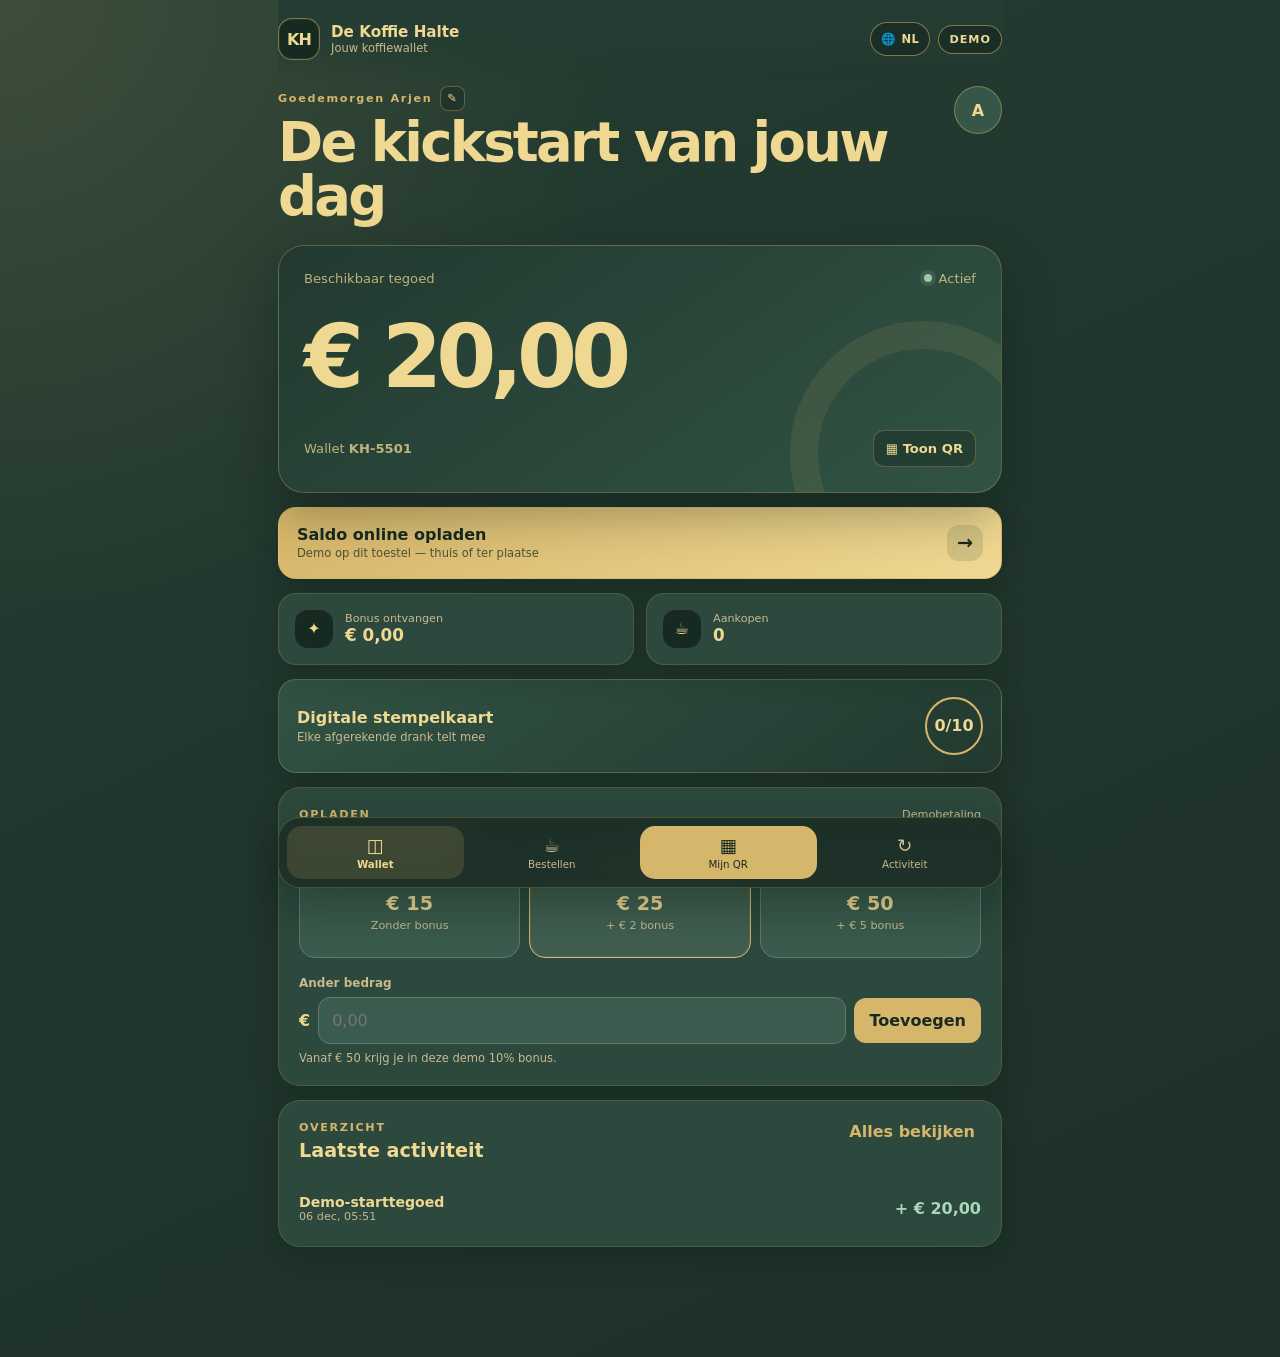
==== commit 4ec4dd62: "Voeg klantnaam toe aan kickstartwallet" ====
--- a/kickstart.html
+++ b/kickstart.html
@@ -9,11 +9,12 @@
   <meta name="theme-color" content="#294238">
   <meta name="description" content="Mobiele De Koffie Halte-wallet demo">
   <title>De Koffie Halte Wallet</title>
-  <link rel="stylesheet" href="style.css?v=20260626-3">
-  <link rel="stylesheet" href="theme.css?v=20260626-3">
-  <link rel="stylesheet" href="online-topup.css?v=20260626-3">
-  <link rel="stylesheet" href="language.css?v=20260626-3">
-  <link rel="stylesheet" href="loyalty.css?v=20260626-3">
+  <link rel="stylesheet" href="style.css?v=20260626-4">
+  <link rel="stylesheet" href="theme.css?v=20260626-4">
+  <link rel="stylesheet" href="online-topup.css?v=20260626-4">
+  <link rel="stylesheet" href="language.css?v=20260626-4">
+  <link rel="stylesheet" href="loyalty.css?v=20260626-4">
+  <link rel="stylesheet" href="customer-name.css?v=20260626-4">
 </head>
 <body>
   <div class="app">
@@ -107,11 +108,12 @@
     </nav>
     <div class="toast" id="toast" role="status" aria-live="polite"></div>
   </div>
-  <script src="i18n.js?v=20260626-3"></script>
-  <script src="language-menu.js?v=20260626-3"></script>
-  <script src="slogan.js?v=20260626-3"></script>
-  <script src="app.js?v=20260626-3"></script>
-  <script src="online-topup.js?v=20260626-3"></script>
-  <script src="loyalty.js?v=20260626-3"></script>
+  <script src="i18n.js?v=20260626-4"></script>
+  <script src="language-menu.js?v=20260626-4"></script>
+  <script src="slogan.js?v=20260626-4"></script>
+  <script src="customer-name.js?v=20260626-4"></script>
+  <script src="app.js?v=20260626-4"></script>
+  <script src="online-topup.js?v=20260626-4"></script>
+  <script src="loyalty.js?v=20260626-4"></script>
 </body>
 </html>
--- a/customer-name.css
+++ b/customer-name.css
@@ -0,0 +1,28 @@
+.customer-greeting-row{
+  display:flex;
+  align-items:center;
+  gap:7px;
+  margin-bottom:5px;
+}
+
+.customer-greeting-row .eyebrow{
+  margin:0;
+}
+
+.customer-name-edit{
+  display:grid;
+  width:25px;
+  height:25px;
+  place-items:center;
+  border:1px solid rgba(214,182,106,.35);
+  border-radius:8px;
+  background:rgba(23,42,34,.45);
+  color:var(--gold-light);
+  font-size:.72rem;
+  line-height:1;
+}
+
+.customer-name-edit:hover{
+  border-color:var(--gold);
+  background:rgba(214,182,106,.12);
+}
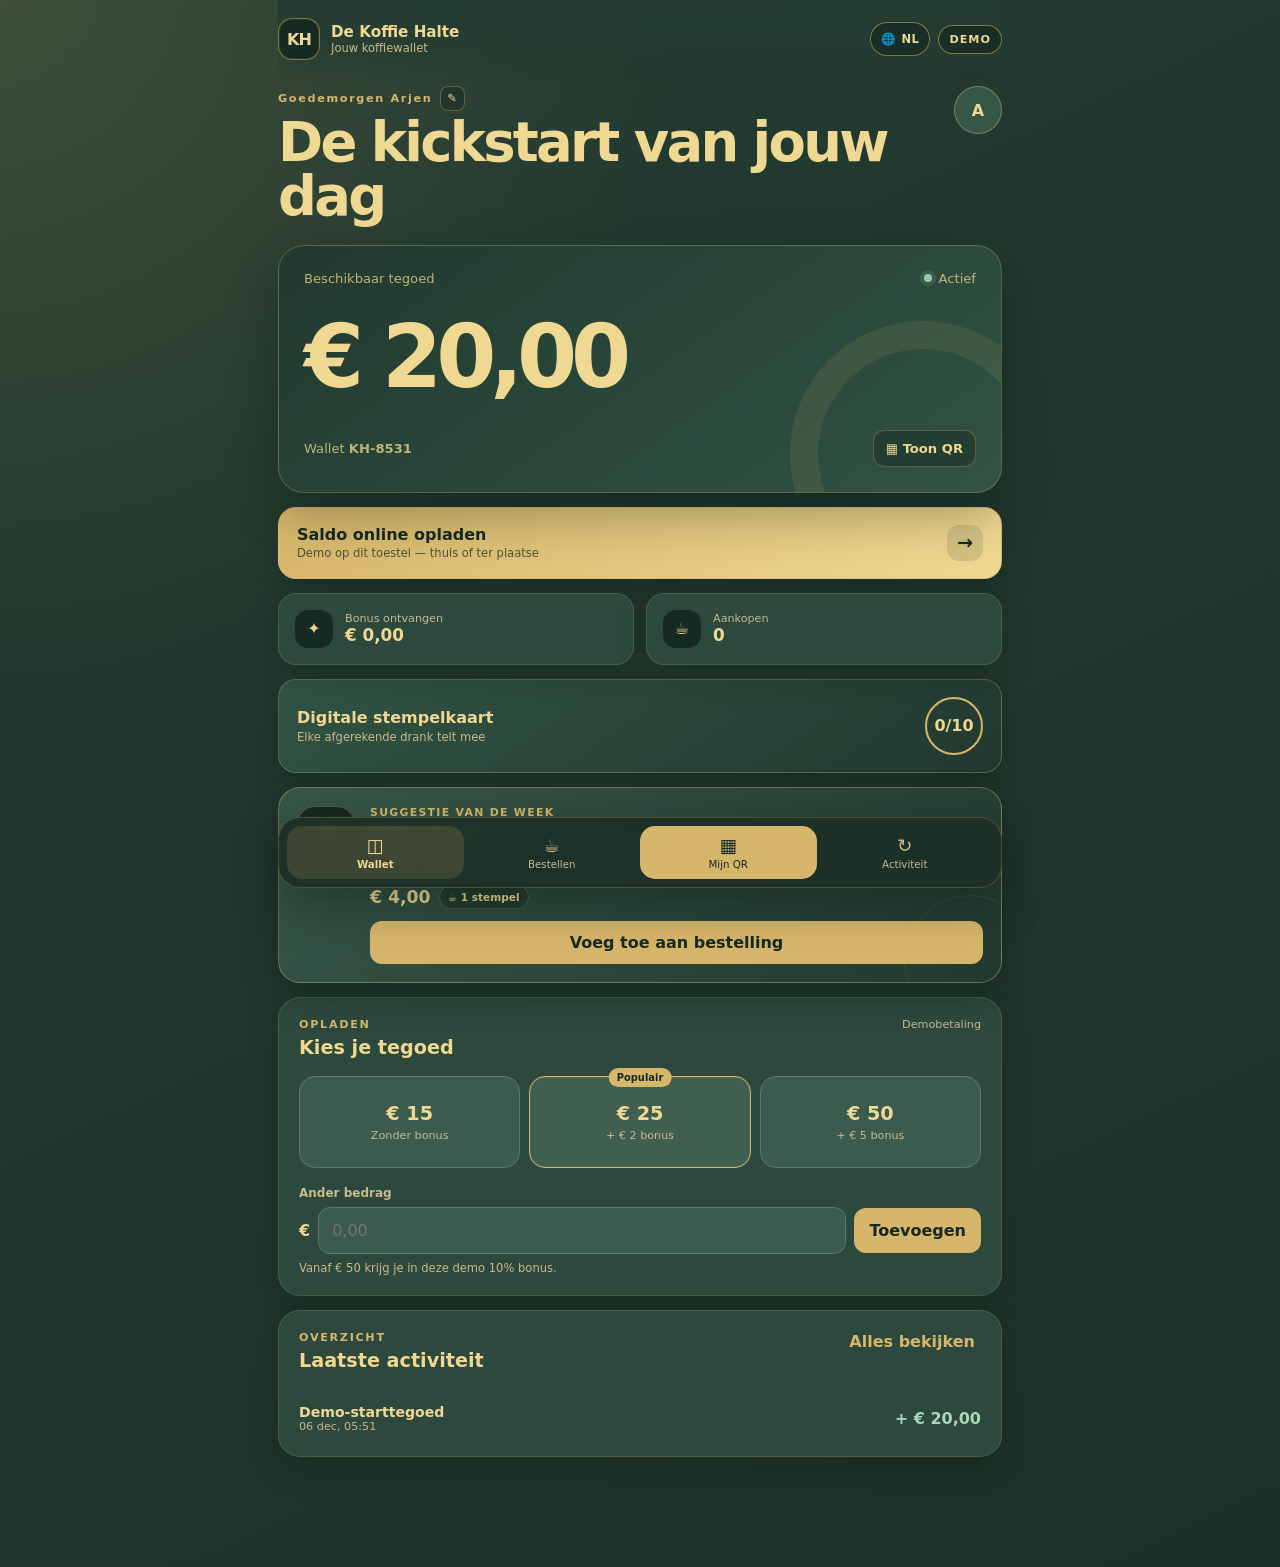
==== commit 18b30775: "Activeer suggestie van de week op kickstartwallet" ====
--- a/kickstart.html
+++ b/kickstart.html
@@ -9,12 +9,13 @@
   <meta name="theme-color" content="#294238">
   <meta name="description" content="Mobiele De Koffie Halte-wallet demo">
   <title>De Koffie Halte Wallet</title>
-  <link rel="stylesheet" href="style.css?v=20260626-4">
-  <link rel="stylesheet" href="theme.css?v=20260626-4">
-  <link rel="stylesheet" href="online-topup.css?v=20260626-4">
-  <link rel="stylesheet" href="language.css?v=20260626-4">
-  <link rel="stylesheet" href="loyalty.css?v=20260626-4">
-  <link rel="stylesheet" href="customer-name.css?v=20260626-4">
+  <link rel="stylesheet" href="style.css?v=20260626-5">
+  <link rel="stylesheet" href="theme.css?v=20260626-5">
+  <link rel="stylesheet" href="online-topup.css?v=20260626-5">
+  <link rel="stylesheet" href="language.css?v=20260626-5">
+  <link rel="stylesheet" href="loyalty.css?v=20260626-5">
+  <link rel="stylesheet" href="customer-name.css?v=20260626-5">
+  <link rel="stylesheet" href="weekly-suggestion.css?v=20260626-5">
 </head>
 <body>
   <div class="app">
@@ -108,12 +109,13 @@
     </nav>
     <div class="toast" id="toast" role="status" aria-live="polite"></div>
   </div>
-  <script src="i18n.js?v=20260626-4"></script>
-  <script src="language-menu.js?v=20260626-4"></script>
-  <script src="slogan.js?v=20260626-4"></script>
-  <script src="customer-name.js?v=20260626-4"></script>
-  <script src="app.js?v=20260626-4"></script>
-  <script src="online-topup.js?v=20260626-4"></script>
-  <script src="loyalty.js?v=20260626-4"></script>
+  <script src="i18n.js?v=20260626-5"></script>
+  <script src="language-menu.js?v=20260626-5"></script>
+  <script src="slogan.js?v=20260626-5"></script>
+  <script src="customer-name.js?v=20260626-5"></script>
+  <script src="app.js?v=20260626-5"></script>
+  <script src="online-topup.js?v=20260626-5"></script>
+  <script src="loyalty.js?v=20260626-5"></script>
+  <script src="weekly-suggestion.js?v=20260626-5"></script>
 </body>
 </html>
--- a/weekly-suggestion.css
+++ b/weekly-suggestion.css
@@ -0,0 +1,101 @@
+.weekly-suggestion{
+  position:relative;
+  display:grid;
+  grid-template-columns:auto 1fr;
+  gap:15px;
+  margin:14px 0;
+  padding:18px;
+  overflow:hidden;
+  border:1px solid rgba(214,182,106,.42);
+  border-radius:22px;
+  background:linear-gradient(135deg,#365648 0%,#22392f 100%);
+  box-shadow:0 14px 34px rgba(5,17,12,.24);
+}
+
+.weekly-suggestion::after{
+  content:"";
+  position:absolute;
+  right:-35px;
+  bottom:-45px;
+  width:130px;
+  height:130px;
+  border:1px solid rgba(214,182,106,.12);
+  border-radius:50%;
+}
+
+.weekly-suggestion-icon{
+  display:grid;
+  width:58px;
+  height:58px;
+  place-items:center;
+  border:1px solid rgba(214,182,106,.35);
+  border-radius:18px;
+  background:var(--mat-green-deep);
+  font-size:1.65rem;
+}
+
+.weekly-suggestion-copy{
+  position:relative;
+  z-index:1;
+  min-width:0;
+}
+
+.weekly-suggestion-label{
+  margin:0 0 5px;
+  color:var(--gold);
+  font-size:.68rem;
+  font-weight:900;
+  letter-spacing:.12em;
+}
+
+.weekly-suggestion h2{
+  margin:0;
+  color:var(--gold-light);
+  font-size:1.28rem;
+}
+
+.weekly-suggestion-description{
+  margin:7px 0 12px;
+  color:var(--muted-gold);
+  font-size:.78rem;
+  line-height:1.45;
+}
+
+.weekly-suggestion-meta{
+  display:flex;
+  flex-wrap:wrap;
+  align-items:center;
+  gap:8px;
+  margin-bottom:12px;
+}
+
+.weekly-suggestion-price{
+  color:var(--gold-light);
+  font-size:1.08rem;
+  font-weight:900;
+}
+
+.weekly-suggestion-stamp{
+  padding:5px 8px;
+  border:1px solid rgba(214,182,106,.26);
+  border-radius:999px;
+  background:rgba(23,42,34,.48);
+  color:var(--gold-light);
+  font-size:.66rem;
+  font-weight:800;
+}
+
+.weekly-suggestion-button{
+  width:100%;
+  padding:12px 14px;
+  border:0;
+  border-radius:12px;
+  background:var(--gold);
+  color:var(--mat-green-deep);
+  font-weight:900;
+}
+
+@media(max-width:390px){
+  .weekly-suggestion{grid-template-columns:1fr}
+  .weekly-suggestion-icon{width:50px;height:50px}
+}
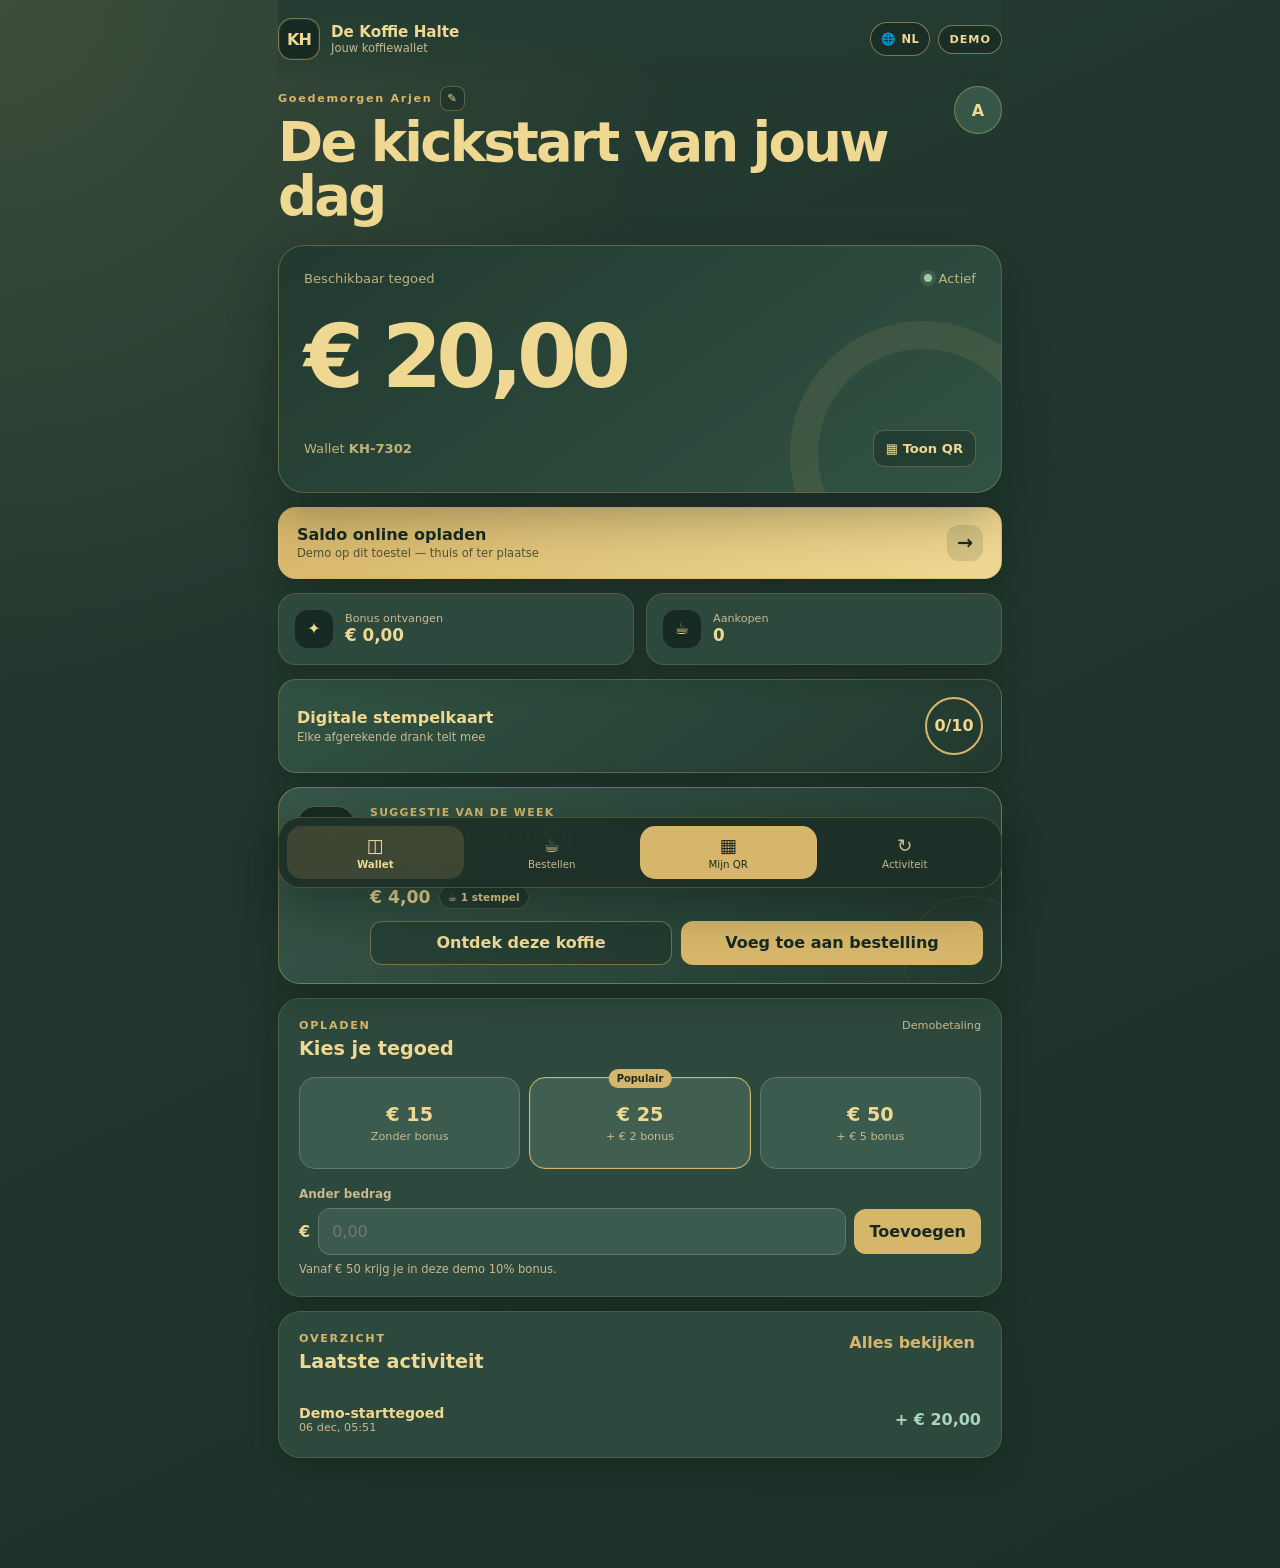
==== commit 3c88f831: "Ververs uitgebreide herkomstkaart van weekkoffie" ====
--- a/kickstart.html
+++ b/kickstart.html
@@ -15,7 +15,7 @@
   <link rel="stylesheet" href="language.css?v=20260626-5">
   <link rel="stylesheet" href="loyalty.css?v=20260626-5">
   <link rel="stylesheet" href="customer-name.css?v=20260626-5">
-  <link rel="stylesheet" href="weekly-suggestion.css?v=20260626-5">
+  <link rel="stylesheet" href="weekly-suggestion.css?v=20260626-6">
 </head>
 <body>
   <div class="app">
@@ -116,6 +116,6 @@
   <script src="app.js?v=20260626-5"></script>
   <script src="online-topup.js?v=20260626-5"></script>
   <script src="loyalty.js?v=20260626-5"></script>
-  <script src="weekly-suggestion.js?v=20260626-5"></script>
+  <script src="weekly-suggestion.js?v=20260626-6"></script>
 </body>
 </html>
--- a/weekly-suggestion.css
+++ b/weekly-suggestion.css
@@ -21,6 +21,7 @@
   height:130px;
   border:1px solid rgba(214,182,106,.12);
   border-radius:50%;
+  pointer-events:none;
 }
 
 .weekly-suggestion-icon{
@@ -85,17 +86,96 @@
   font-weight:800;
 }
 
-.weekly-suggestion-button{
+.weekly-suggestion-actions{
+  display:grid;
+  grid-template-columns:1fr 1fr;
+  gap:9px;
+}
+
+.weekly-suggestion-button,
+.weekly-suggestion-details-button{
   width:100%;
-  padding:12px 14px;
-  border:0;
+  min-height:44px;
+  padding:11px 12px;
   border-radius:12px;
-  background:var(--gold);
-  color:var(--mat-green-deep);
   font-weight:900;
 }
 
-@media(max-width:390px){
+.weekly-suggestion-button{
+  border:0;
+  background:var(--gold);
+  color:var(--mat-green-deep);
+}
+
+.weekly-suggestion-details-button{
+  border:1px solid rgba(214,182,106,.45);
+  background:rgba(23,42,34,.36);
+  color:var(--gold-light);
+}
+
+.weekly-coffee-details{
+  margin-top:15px;
+  padding-top:15px;
+  border-top:1px solid rgba(214,182,106,.2);
+}
+
+.weekly-coffee-facts{
+  display:grid;
+  grid-template-columns:repeat(2,minmax(0,1fr));
+  gap:9px;
+  margin:0 0 15px;
+}
+
+.weekly-coffee-facts div{
+  min-width:0;
+  padding:11px;
+  border:1px solid rgba(214,182,106,.16);
+  border-radius:12px;
+  background:rgba(23,42,34,.34);
+}
+
+.weekly-coffee-facts dt{
+  margin:0 0 4px;
+  color:var(--muted-gold);
+  font-size:.62rem;
+  font-weight:800;
+  letter-spacing:.05em;
+  text-transform:uppercase;
+}
+
+.weekly-coffee-facts dd{
+  margin:0;
+  overflow-wrap:anywhere;
+  color:var(--gold-light);
+  font-size:.76rem;
+  font-weight:800;
+  line-height:1.35;
+}
+
+.weekly-coffee-details h3{
+  margin:0 0 7px;
+  color:var(--gold-light);
+  font-size:1rem;
+}
+
+.weekly-coffee-details > p:not(.weekly-verification){
+  margin:0;
+  color:var(--cream);
+  font-size:.76rem;
+  line-height:1.58;
+}
+
+.weekly-verification{
+  margin:10px 0 0;
+  color:var(--muted-gold);
+  font-size:.65rem;
+  font-style:italic;
+  line-height:1.45;
+}
+
+@media(max-width:430px){
   .weekly-suggestion{grid-template-columns:1fr}
   .weekly-suggestion-icon{width:50px;height:50px}
+  .weekly-suggestion-actions,
+  .weekly-coffee-facts{grid-template-columns:1fr}
 }
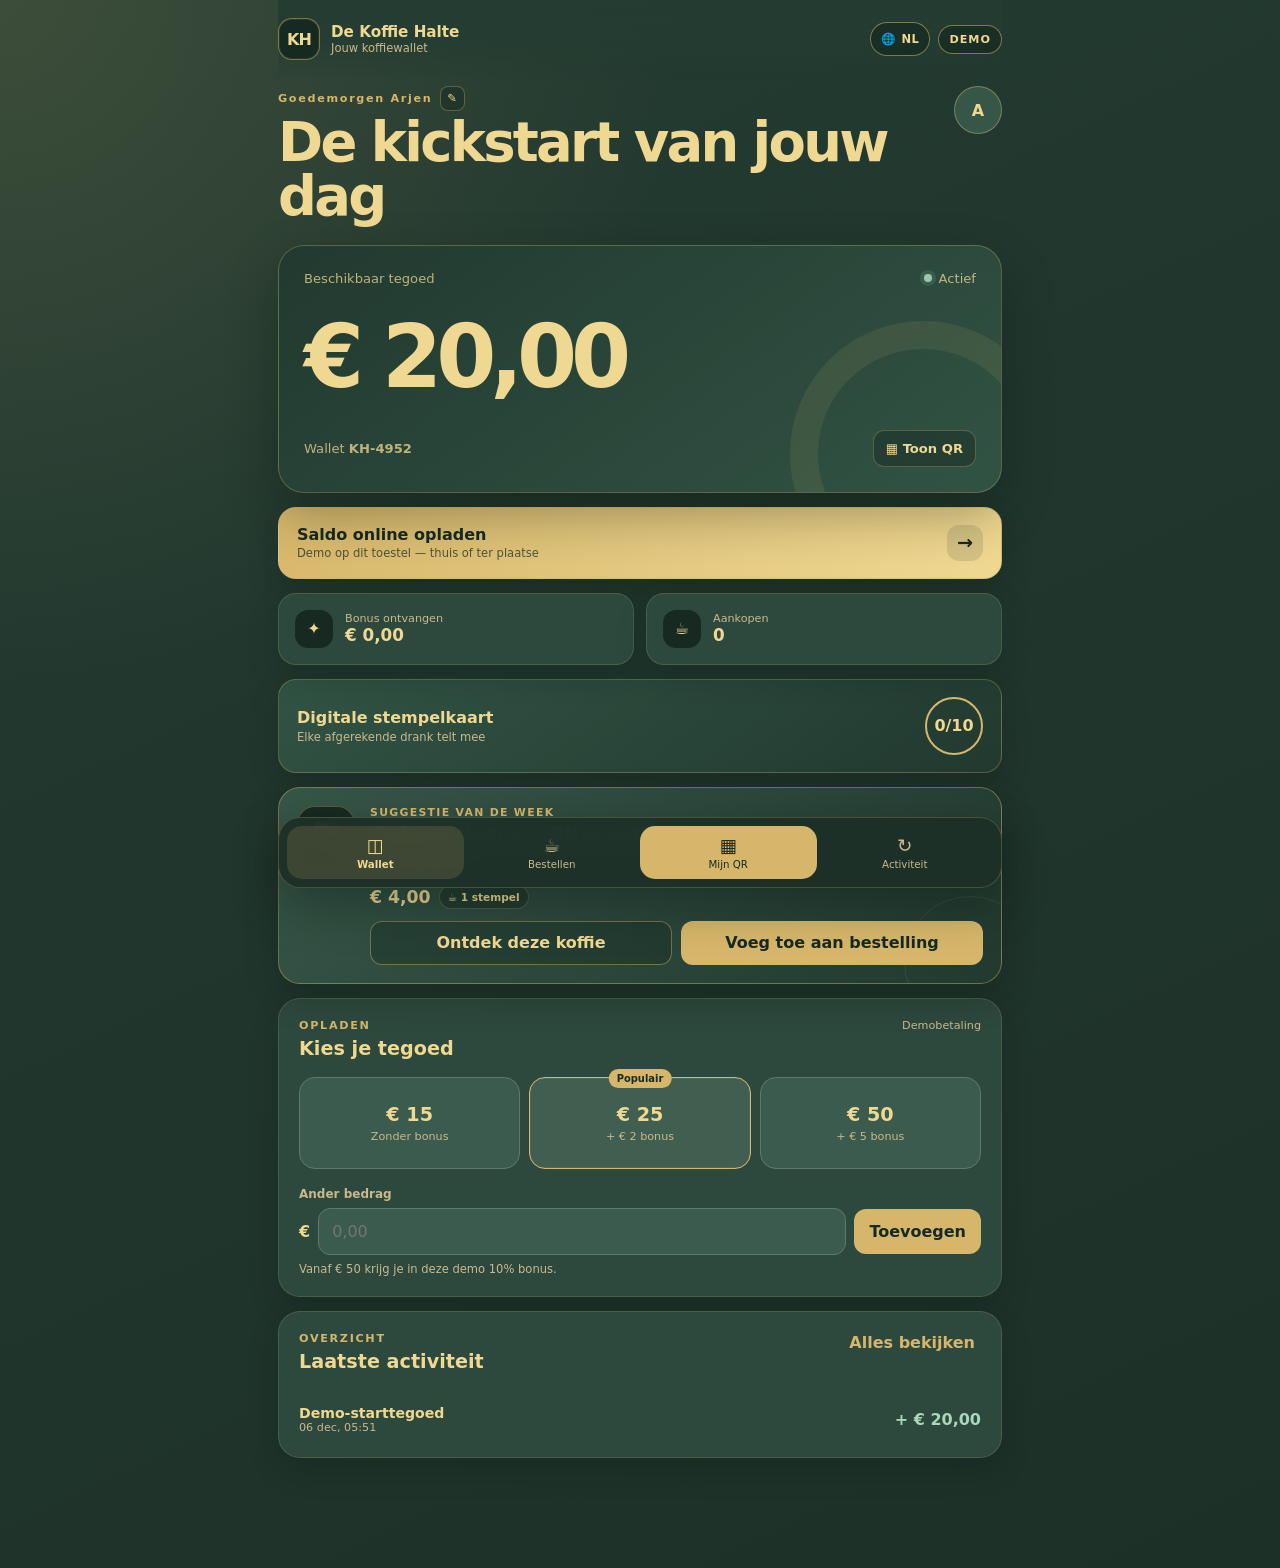
==== commit d8118ca6: "Ververs gecorrigeerde Paso Paso weekkoffie" ====
--- a/kickstart.html
+++ b/kickstart.html
@@ -116,6 +116,6 @@
   <script src="app.js?v=20260626-5"></script>
   <script src="online-topup.js?v=20260626-5"></script>
   <script src="loyalty.js?v=20260626-5"></script>
-  <script src="weekly-suggestion.js?v=20260626-6"></script>
+  <script src="weekly-suggestion.js?v=20260626-7"></script>
 </body>
 </html>
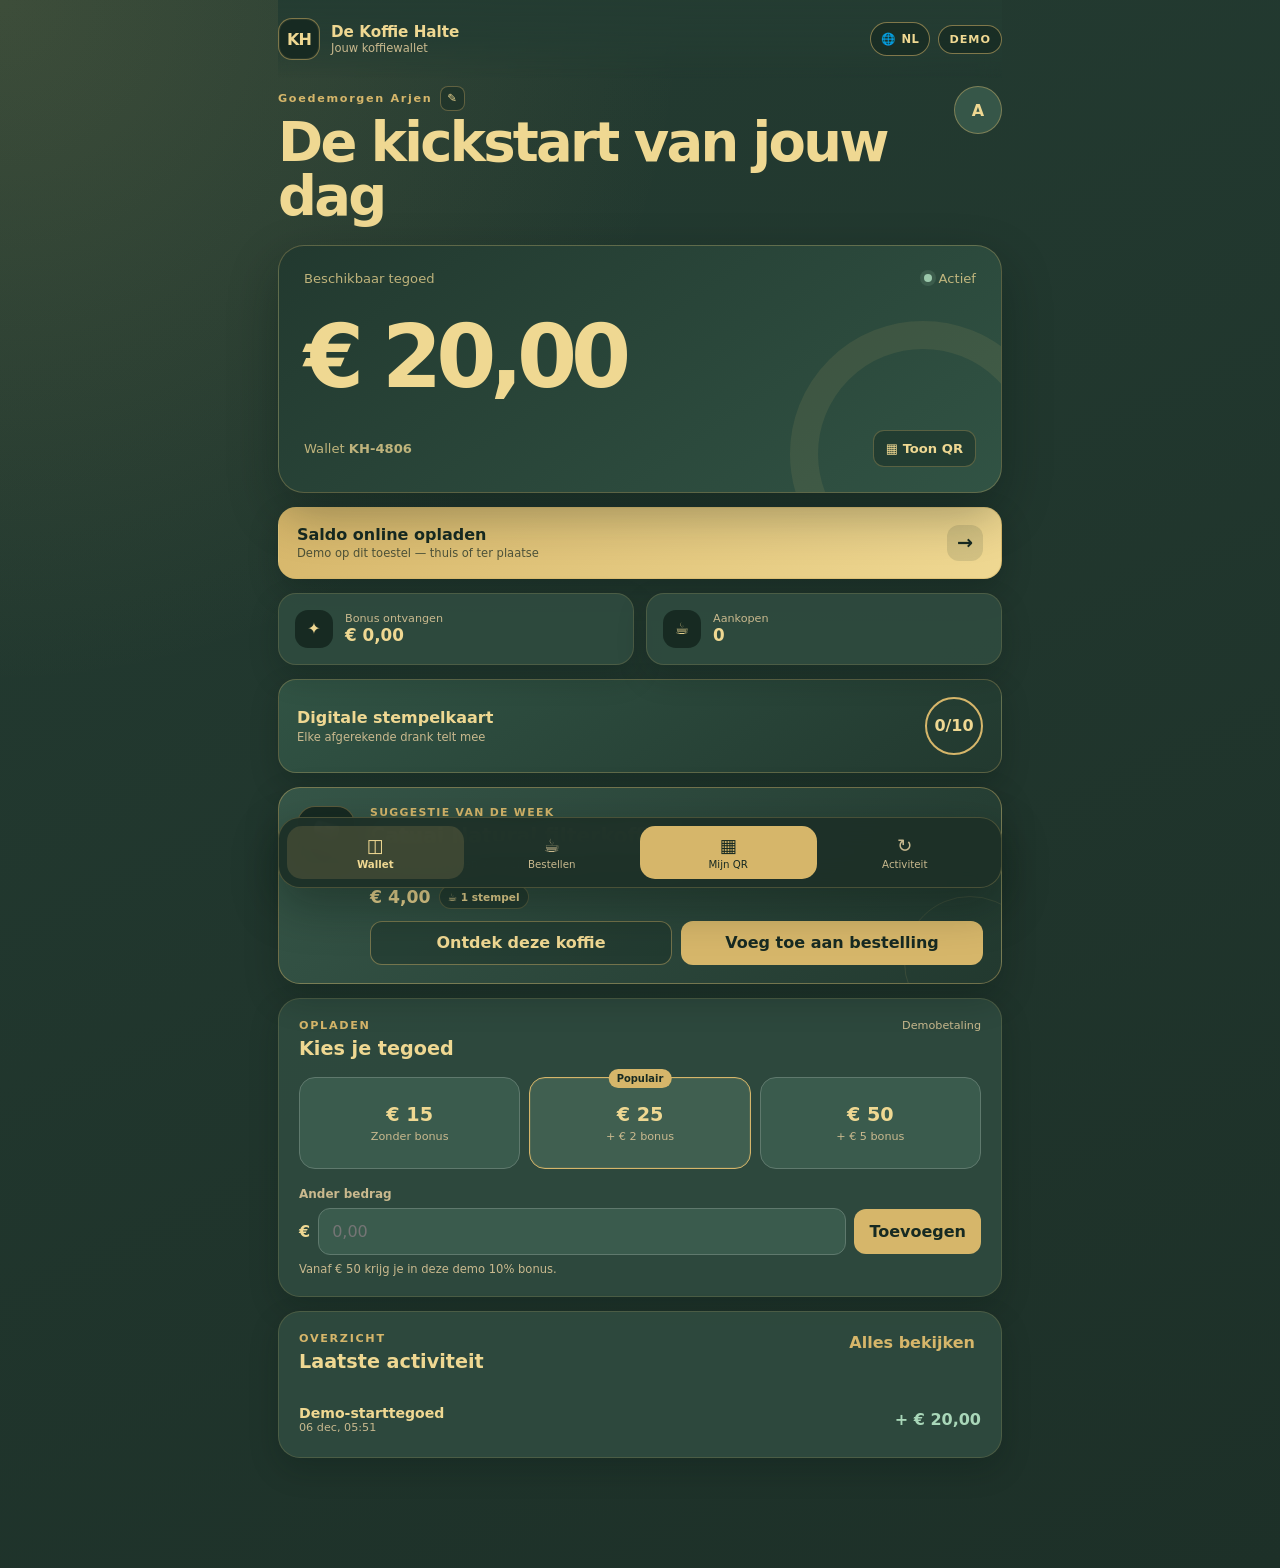
==== commit ceb6e818: "Ververs gecorrigeerde Catuai weekkoffie" ====
--- a/kickstart.html
+++ b/kickstart.html
@@ -116,6 +116,6 @@
   <script src="app.js?v=20260626-5"></script>
   <script src="online-topup.js?v=20260626-5"></script>
   <script src="loyalty.js?v=20260626-5"></script>
-  <script src="weekly-suggestion.js?v=20260626-7"></script>
+  <script src="weekly-suggestion.js?v=20260626-8"></script>
 </body>
 </html>
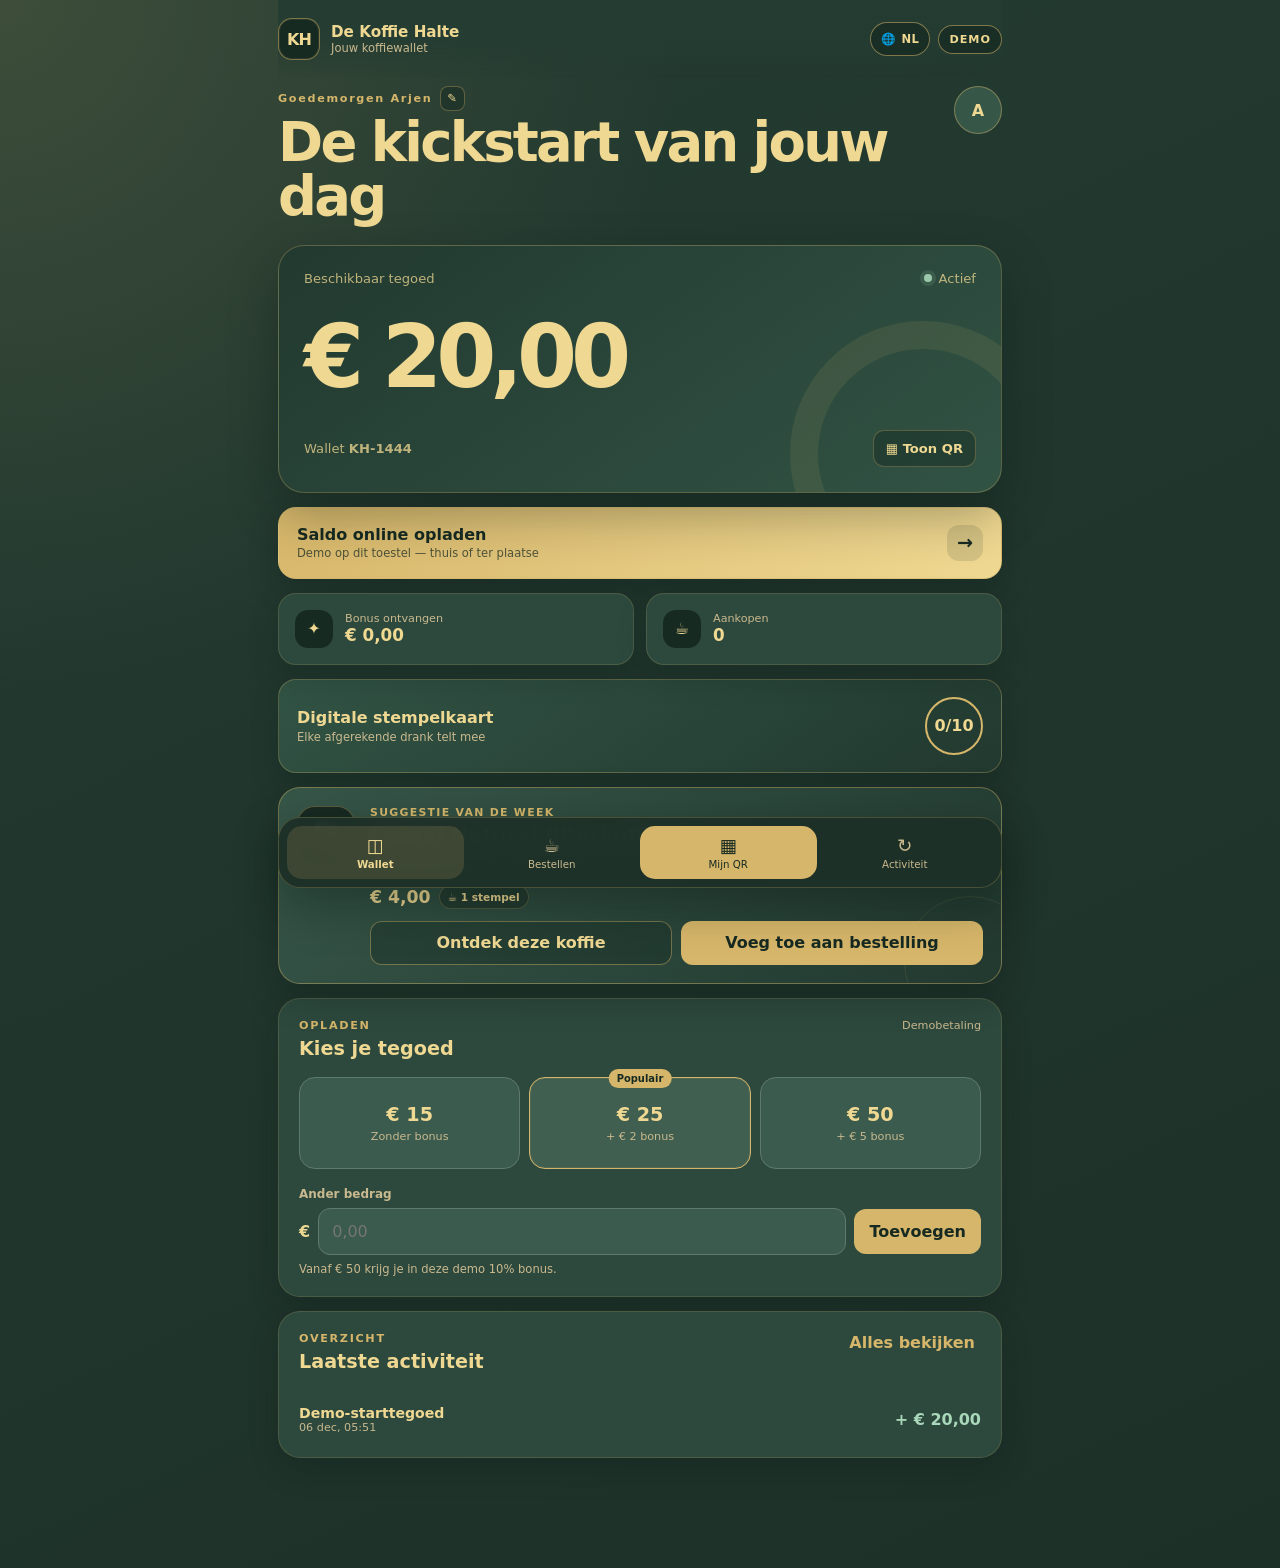
==== commit ef6eb31e: "Laat oude kickstartlink doorsturen naar hoofdpagina" ====
--- a/kickstart.html
+++ b/kickstart.html
@@ -2,120 +2,17 @@
 <html lang="nl">
 <head>
   <meta charset="utf-8">
-  <meta name="viewport" content="width=device-width,initial-scale=1,viewport-fit=cover">
-  <meta http-equiv="Cache-Control" content="no-cache, no-store, must-revalidate">
-  <meta http-equiv="Pragma" content="no-cache">
-  <meta http-equiv="Expires" content="0">
-  <meta name="theme-color" content="#294238">
-  <meta name="description" content="Mobiele De Koffie Halte-wallet demo">
+  <meta name="viewport" content="width=device-width,initial-scale=1">
+  <meta name="robots" content="noindex">
+  <link rel="canonical" href="https://arjenvanhelleman-droid.github.io/koffiewallet-demo/">
+  <meta http-equiv="refresh" content="0; url=./">
   <title>De Koffie Halte Wallet</title>
-  <link rel="stylesheet" href="style.css?v=20260626-5">
-  <link rel="stylesheet" href="theme.css?v=20260626-5">
-  <link rel="stylesheet" href="online-topup.css?v=20260626-5">
-  <link rel="stylesheet" href="language.css?v=20260626-5">
-  <link rel="stylesheet" href="loyalty.css?v=20260626-5">
-  <link rel="stylesheet" href="customer-name.css?v=20260626-5">
-  <link rel="stylesheet" href="weekly-suggestion.css?v=20260626-6">
+  <script>
+    window.location.replace('./' + window.location.hash);
+  </script>
 </head>
 <body>
-  <div class="app">
-    <header class="topbar">
-      <a class="brand" href="#wallet" data-go="wallet"><span class="logo">KH</span><span><b>De Koffie Halte</b><small data-i18n="brandSubtitle">Jouw koffiewallet</small></span></a>
-      <div class="topbar-actions">
-        <div class="language-switcher">
-          <button type="button" class="language-button" id="language-button" aria-haspopup="true" aria-expanded="false"><span aria-hidden="true">🌐</span><span id="language-current">NL</span></button>
-          <div class="language-menu" id="language-menu" role="menu">
-            <button type="button" data-language="nl" role="menuitemradio">Nederlands</button>
-            <button type="button" data-language="fr" role="menuitemradio">Français</button>
-            <button type="button" data-language="en" role="menuitemradio">English</button>
-            <button type="button" data-language="es" role="menuitemradio">Español</button>
-          </div>
-        </div>
-        <span class="demo" data-i18n="demo">Demo</span>
-      </div>
-    </header>
-
-    <main>
-      <section class="screen active" id="wallet" data-screen="wallet">
-        <div class="title-row"><div><p class="eyebrow" data-i18n="greeting">GOEDEMORGEN</p><h1 id="brand-slogan">De kickstart van jouw dag</h1></div><button class="avatar" data-go="qr" data-i18n-aria="openQr" aria-label="Open QR-code">A</button></div>
-
-        <article class="wallet-card">
-          <div class="card-top"><span data-i18n="availableBalance">Beschikbaar tegoed</span><span class="status"><i></i> <span data-i18n="active">Actief</span></span></div>
-          <p class="balance" id="balance">€ 0,00</p>
-          <div class="card-bottom"><span><span data-i18n="wallet">Wallet</span> <b id="wallet-short-id">KH-0000</b></span><button data-go="qr">▦ <span data-i18n="showQr">Toon QR</span></button></div>
-        </article>
-
-        <div class="stats">
-          <article><span>✦</span><div><small data-i18n="bonusReceived">Bonus ontvangen</small><b id="bonus-total">€ 0,00</b></div></article>
-          <article><span>☕</span><div><small data-i18n="purchases">Aankopen</small><b id="purchase-count">0</b></div></article>
-        </div>
-
-        <section class="panel">
-          <div class="section-head"><div><p class="eyebrow" data-i18n="topup">OPLADEN</p><h2 data-i18n="chooseCredit">Kies je tegoed</h2></div><small data-i18n="demoPayment">Demobetaling</small></div>
-          <div class="topups">
-            <button data-topup="15" data-bonus="0"><b>€ 15</b><span data-i18n="noBonus">Zonder bonus</span></button>
-            <button class="featured" data-topup="25" data-bonus="2"><em data-i18n="popular">Populair</em><b>€ 25</b><span>+ € 2 bonus</span></button>
-            <button data-topup="50" data-bonus="5"><b>€ 50</b><span>+ € 5 bonus</span></button>
-          </div>
-          <form id="custom-topup-form" class="custom-topup">
-            <label for="custom-topup" data-i18n="otherAmount">Ander bedrag</label>
-            <div><span>€</span><input id="custom-topup" type="number" min="5" max="250" step=".01" placeholder="0,00" required><button data-i18n="add">Toevoegen</button></div>
-            <small data-i18n="bonusRule">Vanaf € 50 krijg je in deze demo 10% bonus.</small>
-          </form>
-        </section>
-
-        <section class="panel compact">
-          <div class="section-head"><div><p class="eyebrow" data-i18n="overview">OVERZICHT</p><h2 data-i18n="recentActivity">Laatste activiteit</h2></div><button class="link" data-go="activity" data-i18n="viewAll">Alles bekijken</button></div>
-          <ul class="transactions" id="recent-transactions"></ul>
-        </section>
-      </section>
-
-      <section class="screen" id="order" data-screen="order" hidden>
-        <div class="title-row"><div><p class="eyebrow" data-i18n="order">BESTELLEN</p><h1 data-i18n="whatWouldYouLike">Wat mag het zijn?</h1><p data-i18n="chooseFavorites">Kies je favorieten en betaal uit je wallet.</p></div><div class="mini-balance"><small data-i18n="credit">Tegoed</small><b id="order-balance">€ 0,00</b></div></div>
-        <div class="tabs"><button class="active" data-category="all" data-i18n="all">Alles</button><button data-category="coffee" data-i18n="coffee">Koffie</button><button data-category="other" data-i18n="other">Anders</button><button data-category="food" data-i18n="food">Iets erbij</button></div>
-        <div class="products" id="product-grid"></div>
-        <aside class="cart">
-          <div class="section-head"><div><p class="eyebrow" data-i18n="yourOrder">JOUW BESTELLING</p><h2 data-i18n="cart">Winkelmandje</h2></div><button class="link" id="clear-cart" data-i18n="clear">Leegmaken</button></div>
-          <div id="cart-items"></div>
-          <div class="cart-total"><span data-i18n="total">Totaal</span><b id="cart-total">€ 0,00</b></div>
-          <button class="pay" id="pay-cart" disabled data-i18n="payWallet">Betaal uit wallet</button>
-          <p id="cart-note" data-i18n="addProductFirst">Voeg eerst een product toe.</p>
-        </aside>
-      </section>
-
-      <section class="screen" id="qr" data-screen="qr" hidden>
-        <div class="title-row"><div><p class="eyebrow" data-i18n="myWallet">MIJN WALLET</p><h1 data-i18n="scanQr">Laat je QR-code scannen</h1><p data-i18n="qrExplanation">De kassa herkent hiermee je demo-wallet.</p></div></div>
-        <article class="qr-card">
-          <div class="qr-brand"><span class="logo">KH</span><div><b>De Koffie Halte</b><small data-i18n="personalWalletCode">Persoonlijke walletcode</small></div></div>
-          <img id="qr-code" alt="Persoonlijke QR-code" width="220" height="220">
-          <b class="wallet-id" id="wallet-id">DKH-DEMO-0000</b>
-          <p data-i18n="noRealPayment">Deze demo verwerkt geen echte betaling.</p>
-        </article>
-        <div class="qr-balance"><span data-i18n="availableAfterScan">Beschikbaar na scan</span><b id="qr-balance">€ 0,00</b></div>
-        <button class="outline" id="copy-wallet-id" data-i18n="copyWallet">Kopieer walletnummer</button>
-      </section>
-
-      <section class="screen" id="activity" data-screen="activity" hidden>
-        <div class="title-row"><div><p class="eyebrow" data-i18n="history">GESCHIEDENIS</p><h1 data-i18n="allTransactions">Alle transacties</h1><p data-i18n="storedBrowser">Alleen opgeslagen in deze browser.</p></div><button class="danger" id="reset-demo" data-i18n="resetDemo">Reset demo</button></div>
-        <section class="panel compact"><ul class="transactions" id="transaction-list"></ul></section>
-      </section>
-    </main>
-
-    <nav class="bottom-nav" aria-label="Hoofdnavigatie">
-      <button class="active" data-go="wallet"><span>◫</span><small data-i18n="navWallet">Wallet</small></button>
-      <button data-go="order"><span>☕</span><small data-i18n="navOrder">Bestellen</small></button>
-      <button class="qr-nav" data-go="qr"><span>▦</span><small data-i18n="navQr">Mijn QR</small></button>
-      <button data-go="activity"><span>↻</span><small data-i18n="navActivity">Activiteit</small></button>
-    </nav>
-    <div class="toast" id="toast" role="status" aria-live="polite"></div>
-  </div>
-  <script src="i18n.js?v=20260626-5"></script>
-  <script src="language-menu.js?v=20260626-5"></script>
-  <script src="slogan.js?v=20260626-5"></script>
-  <script src="customer-name.js?v=20260626-5"></script>
-  <script src="app.js?v=20260626-5"></script>
-  <script src="online-topup.js?v=20260626-5"></script>
-  <script src="loyalty.js?v=20260626-5"></script>
-  <script src="weekly-suggestion.js?v=20260626-8"></script>
+  <p>Je wordt doorgestuurd naar de officiële Koffiewallet.</p>
+  <p><a href="./">Open De Koffie Halte Wallet</a></p>
 </body>
 </html>
